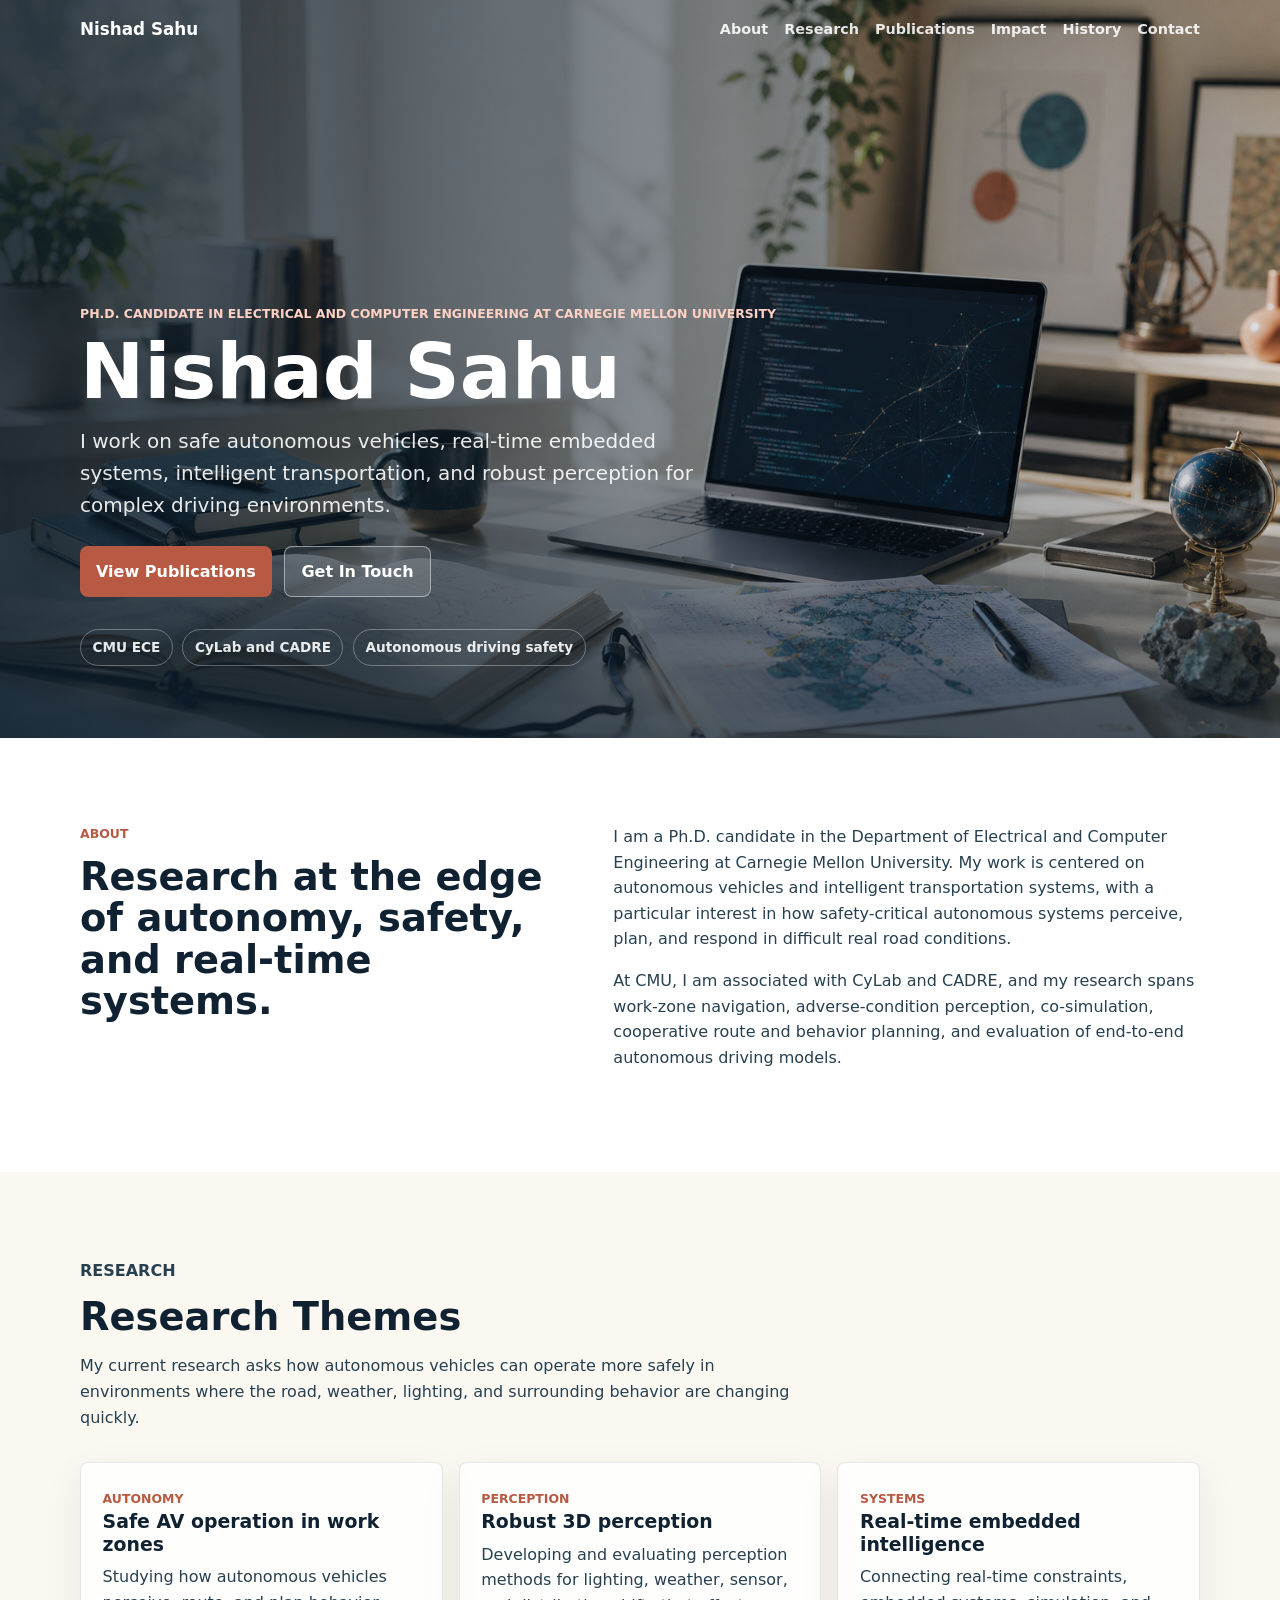
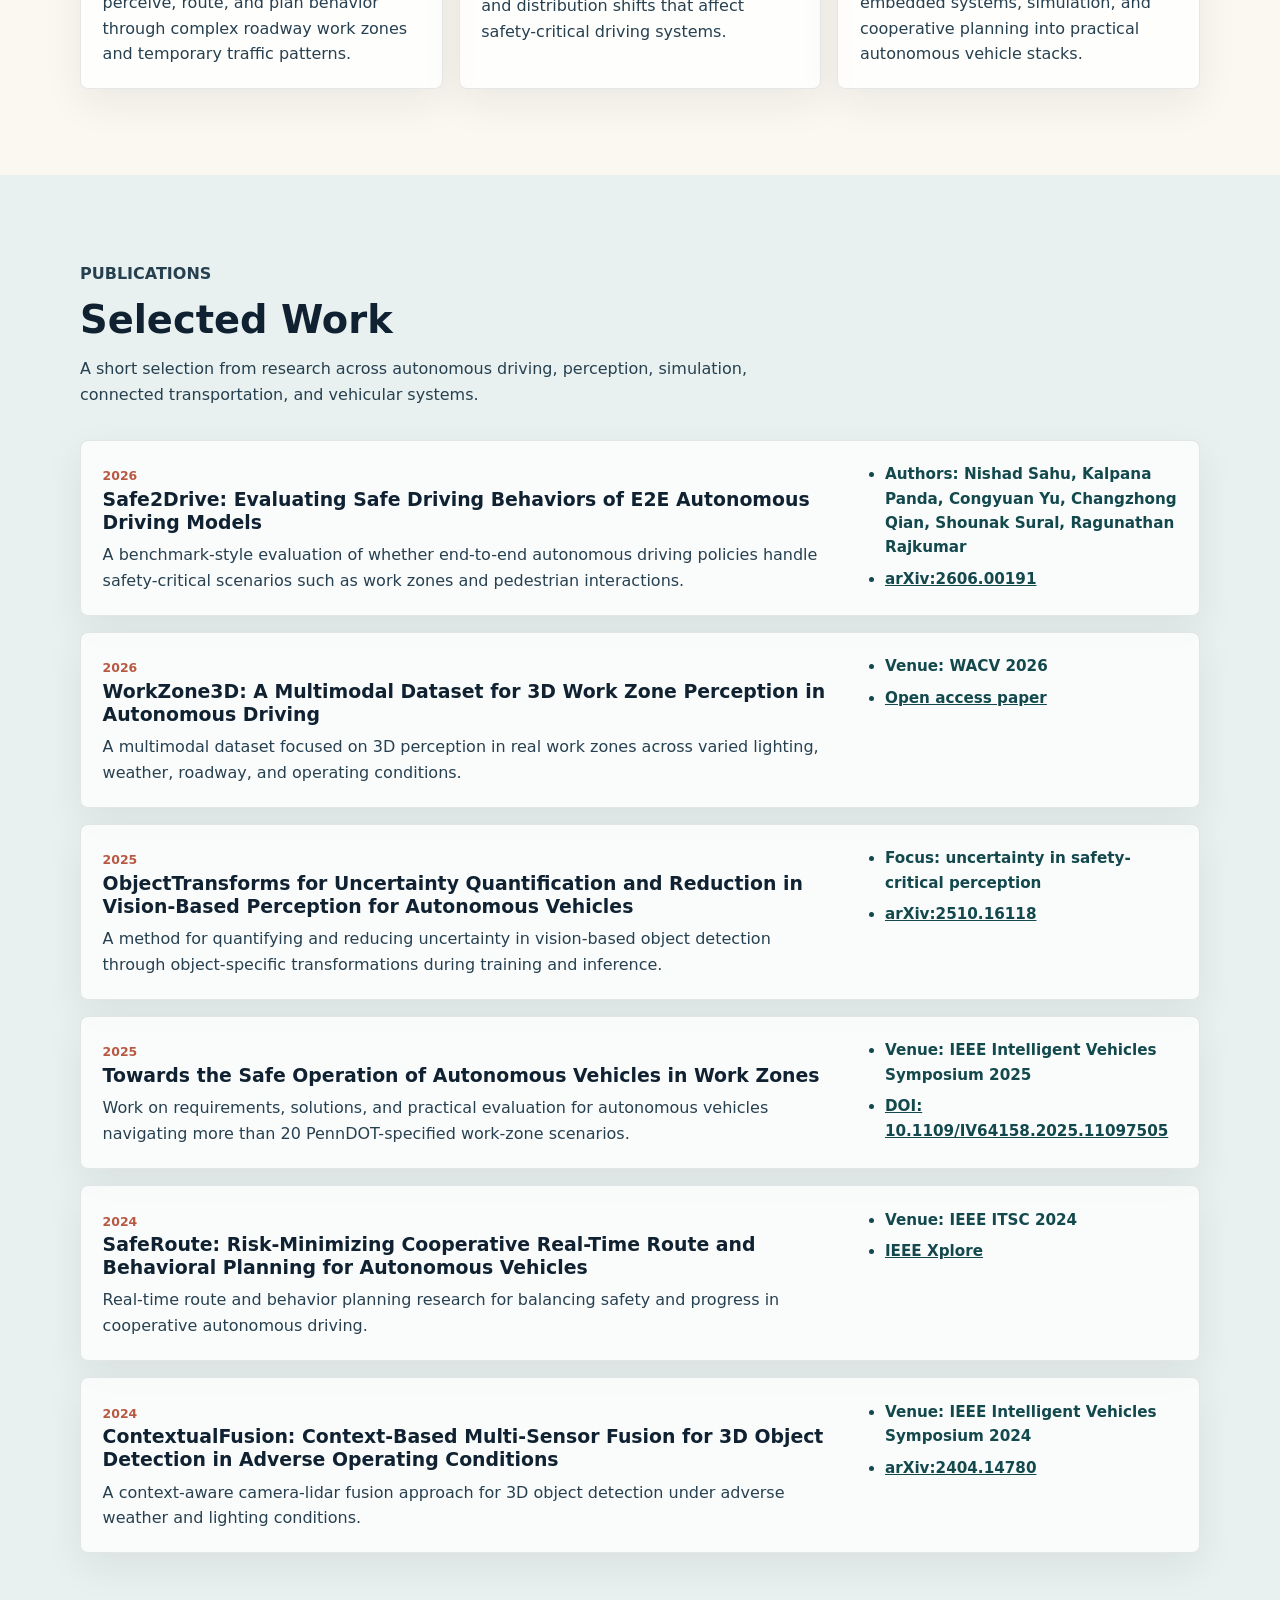
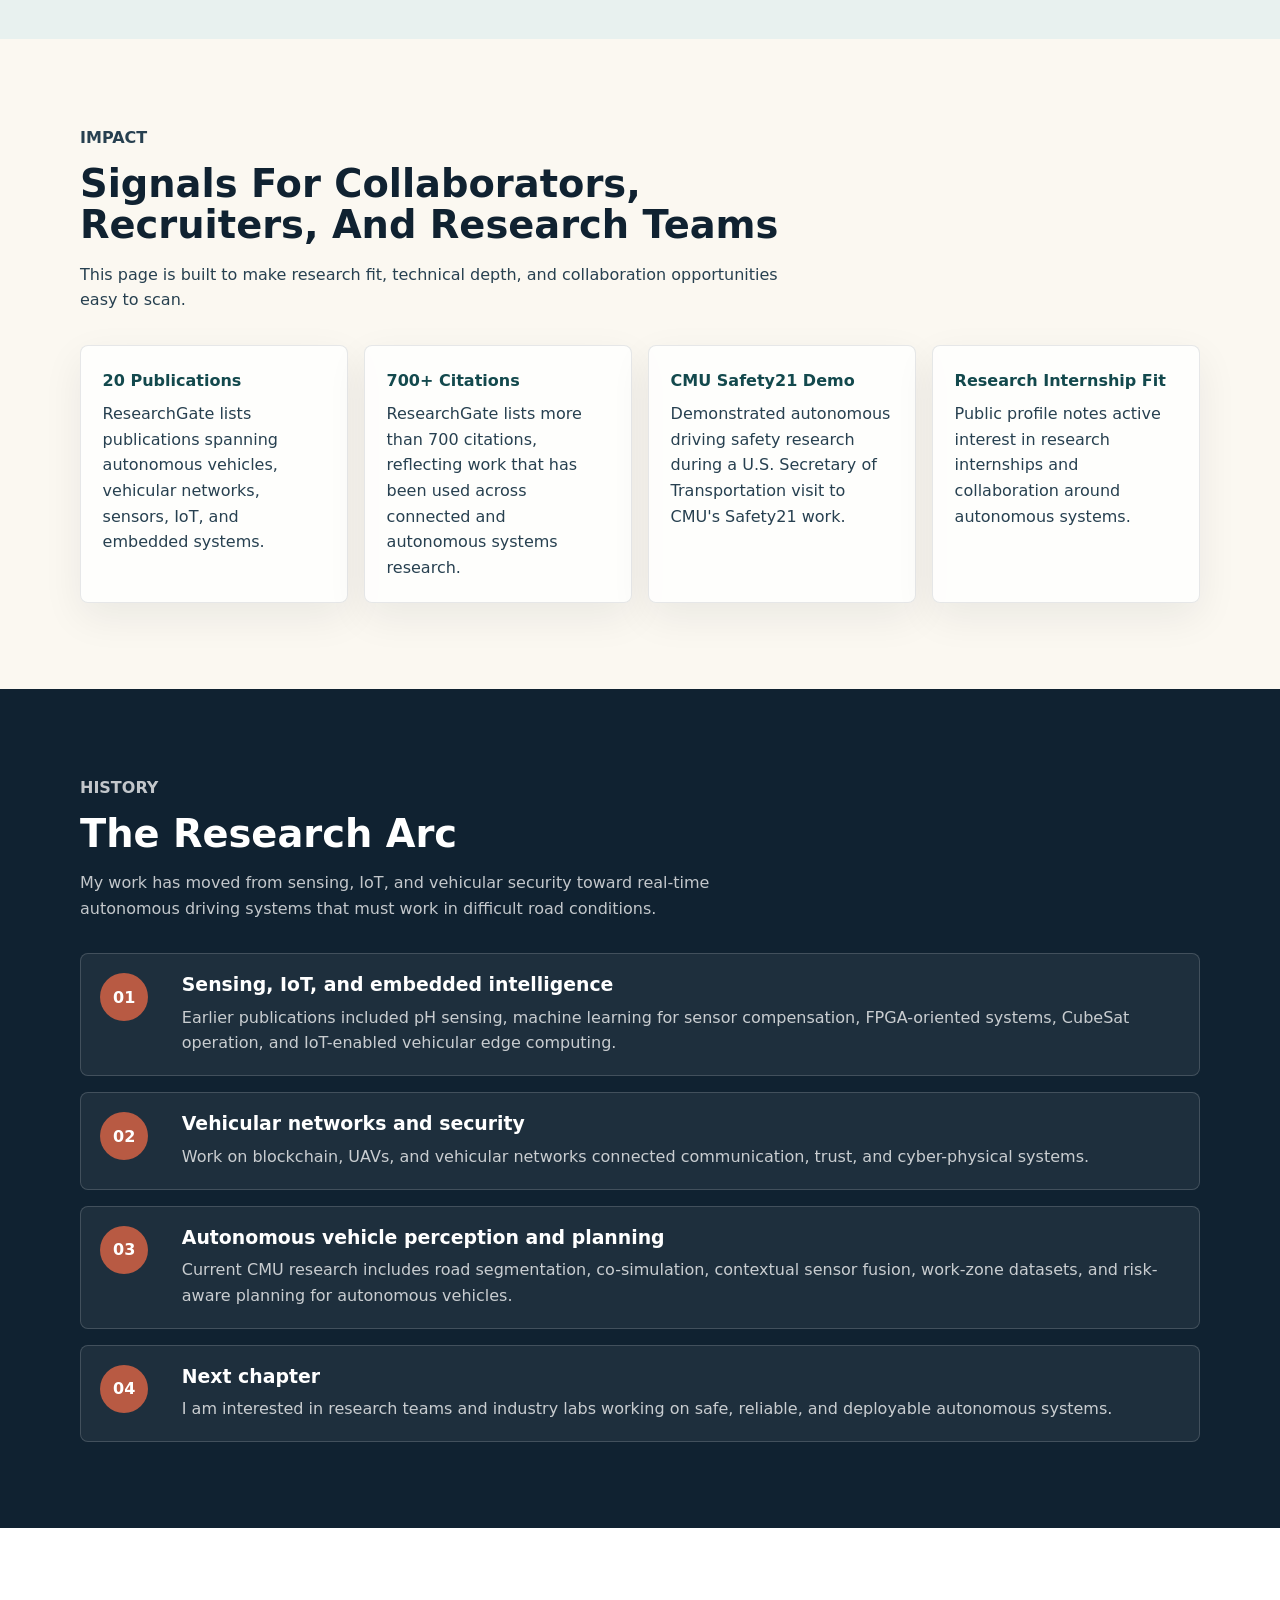
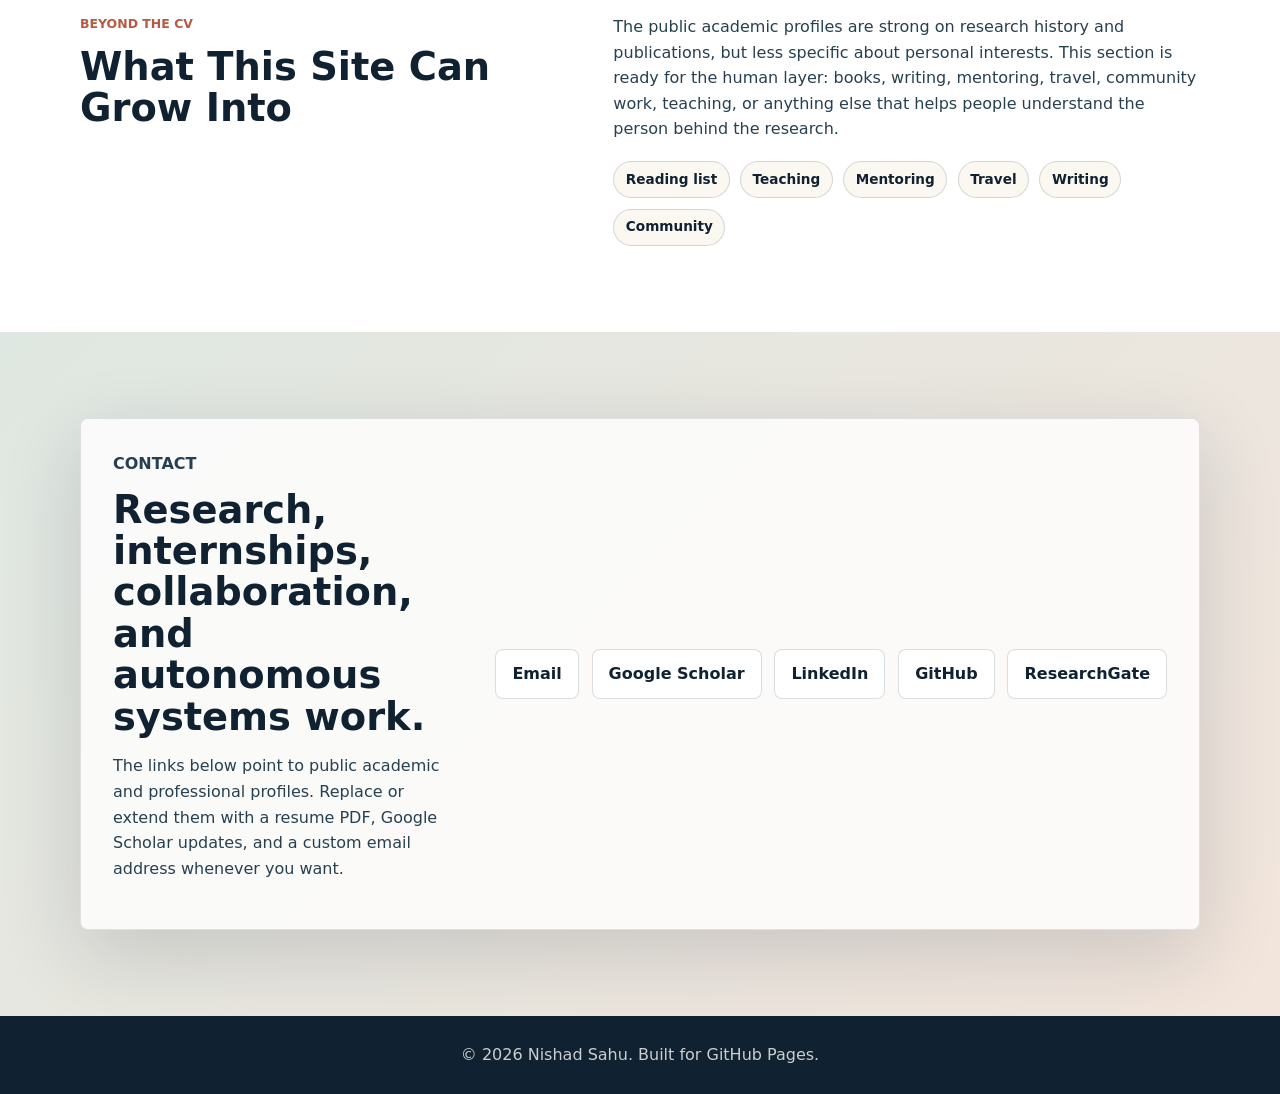
==== index.html @ fd92d7f7 "Build personal research website" ====
<!doctype html>
<html lang="en">
  <head>
    <meta charset="utf-8">
    <meta name="viewport" content="width=device-width, initial-scale=1">
    <title>Nishad Sahu | Autonomous Vehicles Researcher</title>
    <meta
      name="description"
      content="Nishad Sahu is a Ph.D. candidate in Electrical and Computer Engineering at Carnegie Mellon University working on autonomous vehicles, real-time embedded systems, and intelligent transportation."
    >
    <meta property="og:title" content="Nishad Sahu | Autonomous Vehicles Researcher">
    <meta
      property="og:description"
      content="Research, publications, projects, and professional profile for Nishad Sahu."
    >
    <meta property="og:type" content="website">
    <meta property="og:image" content="assets/hero-portfolio.png">
    <link rel="stylesheet" href="styles.css">
  </head>
  <body>
    <a class="skip-link" href="#main">Skip to content</a>

    <header class="site-header" data-header>
      <nav class="nav" aria-label="Primary navigation">
        <a class="brand" href="#top" aria-label="Nishad Sahu home">Nishad Sahu</a>
        <button class="nav-toggle" type="button" aria-expanded="false" aria-controls="site-menu">
          <span class="nav-toggle-bar"></span>
          <span class="nav-toggle-bar"></span>
          <span class="nav-toggle-bar"></span>
          <span class="visually-hidden">Menu</span>
        </button>
        <div class="nav-links" id="site-menu">
          <a href="#about">About</a>
          <a href="#research">Research</a>
          <a href="#publications">Publications</a>
          <a href="#impact">Impact</a>
          <a href="#history">History</a>
          <a href="#contact">Contact</a>
        </div>
      </nav>
    </header>

    <main id="main">
      <section class="hero" id="top" aria-label="Introduction">
        <div class="hero-content">
          <p class="eyebrow">Ph.D. Candidate in Electrical and Computer Engineering at Carnegie Mellon University</p>
          <h1>Nishad Sahu</h1>
          <p class="hero-lede">
            I work on safe autonomous vehicles, real-time embedded systems,
            intelligent transportation, and robust perception for complex
            driving environments.
          </p>
          <div class="hero-actions" aria-label="Primary actions">
            <a class="button button-primary" href="#publications">View Publications</a>
            <a class="button button-secondary" href="#contact">Get In Touch</a>
          </div>
          <div class="hero-notes" aria-label="Site highlights">
            <span>CMU ECE</span>
            <span>CyLab and CADRE</span>
            <span>Autonomous driving safety</span>
          </div>
        </div>
      </section>

      <section class="section section-light" id="about">
        <div class="section-inner two-column">
          <div>
            <p class="section-kicker">About</p>
            <h2>Research at the edge of autonomy, safety, and real-time systems.</h2>
          </div>
          <div class="body-copy">
            <p>
              I am a Ph.D. candidate in the Department of Electrical and
              Computer Engineering at Carnegie Mellon University. My work is
              centered on autonomous vehicles and intelligent transportation
              systems, with a particular interest in how safety-critical
              autonomous systems perceive, plan, and respond in difficult real
              road conditions.
            </p>
            <p>
              At CMU, I am associated with CyLab and CADRE, and my research
              spans work-zone navigation, adverse-condition perception,
              co-simulation, cooperative route and behavior planning, and
              evaluation of end-to-end autonomous driving models.
            </p>
          </div>
        </div>
      </section>

      <section class="section" id="research">
        <div class="section-inner">
          <div class="section-heading">
            <p class="section-kicker">Research</p>
            <h2>Research Themes</h2>
            <p>
              My current research asks how autonomous vehicles can operate more
              safely in environments where the road, weather, lighting, and
              surrounding behavior are changing quickly.
            </p>
          </div>

          <div class="feature-grid">
            <article class="feature-card">
              <span class="card-label">Autonomy</span>
              <h3>Safe AV operation in work zones</h3>
              <p>
                Studying how autonomous vehicles perceive, route, and plan
                behavior through complex roadway work zones and temporary
                traffic patterns.
              </p>
            </article>
            <article class="feature-card">
              <span class="card-label">Perception</span>
              <h3>Robust 3D perception</h3>
              <p>
                Developing and evaluating perception methods for lighting,
                weather, sensor, and distribution shifts that affect
                safety-critical driving systems.
              </p>
            </article>
            <article class="feature-card">
              <span class="card-label">Systems</span>
              <h3>Real-time embedded intelligence</h3>
              <p>
                Connecting real-time constraints, embedded systems, simulation,
                and cooperative planning into practical autonomous vehicle
                stacks.
              </p>
            </article>
          </div>
        </div>
      </section>

      <section class="section section-muted" id="publications">
        <div class="section-inner">
          <div class="section-heading">
            <p class="section-kicker">Publications</p>
            <h2>Selected Work</h2>
            <p>
              A short selection from research across autonomous driving,
              perception, simulation, connected transportation, and vehicular
              systems.
            </p>
          </div>

          <div class="project-list">
            <article class="project-card">
              <div>
                <span class="card-label">2026</span>
                <h3>Safe2Drive: Evaluating Safe Driving Behaviors of E2E Autonomous Driving Models</h3>
                <p>
                  A benchmark-style evaluation of whether end-to-end autonomous
                  driving policies handle safety-critical scenarios such as work
                  zones and pedestrian interactions.
                </p>
              </div>
              <ul class="detail-list">
                <li>Authors: Nishad Sahu, Kalpana Panda, Congyuan Yu, Changzhong Qian, Shounak Sural, Ragunathan Rajkumar</li>
                <li><a href="https://arxiv.org/abs/2606.00191" target="_blank" rel="noopener">arXiv:2606.00191</a></li>
              </ul>
            </article>

            <article class="project-card">
              <div>
                <span class="card-label">2026</span>
                <h3>WorkZone3D: A Multimodal Dataset for 3D Work Zone Perception in Autonomous Driving</h3>
                <p>
                  A multimodal dataset focused on 3D perception in real work
                  zones across varied lighting, weather, roadway, and operating
                  conditions.
                </p>
              </div>
              <ul class="detail-list">
                <li>Venue: WACV 2026</li>
                <li><a href="https://openaccess.thecvf.com/content/WACV2026/html/Sural_WorkZone3D_A_Multimodal_Dataset_for_3D_Work_Zone_Perception_in_WACV_2026_paper.html" target="_blank" rel="noopener">Open access paper</a></li>
              </ul>
            </article>

            <article class="project-card">
              <div>
                <span class="card-label">2025</span>
                <h3>ObjectTransforms for Uncertainty Quantification and Reduction in Vision-Based Perception for Autonomous Vehicles</h3>
                <p>
                  A method for quantifying and reducing uncertainty in
                  vision-based object detection through object-specific
                  transformations during training and inference.
                </p>
              </div>
              <ul class="detail-list">
                <li>Focus: uncertainty in safety-critical perception</li>
                <li><a href="https://arxiv.org/abs/2510.16118" target="_blank" rel="noopener">arXiv:2510.16118</a></li>
              </ul>
            </article>

            <article class="project-card">
              <div>
                <span class="card-label">2025</span>
                <h3>Towards the Safe Operation of Autonomous Vehicles in Work Zones</h3>
                <p>
                  Work on requirements, solutions, and practical evaluation for
                  autonomous vehicles navigating more than 20 PennDOT-specified
                  work-zone scenarios.
                </p>
              </div>
              <ul class="detail-list">
                <li>Venue: IEEE Intelligent Vehicles Symposium 2025</li>
                <li><a href="https://doi.org/10.1109/IV64158.2025.11097505" target="_blank" rel="noopener">DOI: 10.1109/IV64158.2025.11097505</a></li>
              </ul>
            </article>

            <article class="project-card">
              <div>
                <span class="card-label">2024</span>
                <h3>SafeRoute: Risk-Minimizing Cooperative Real-Time Route and Behavioral Planning for Autonomous Vehicles</h3>
                <p>
                  Real-time route and behavior planning research for balancing
                  safety and progress in cooperative autonomous driving.
                </p>
              </div>
              <ul class="detail-list">
                <li>Venue: IEEE ITSC 2024</li>
                <li><a href="https://ieeexplore.ieee.org/document/10919756/" target="_blank" rel="noopener">IEEE Xplore</a></li>
              </ul>
            </article>

            <article class="project-card">
              <div>
                <span class="card-label">2024</span>
                <h3>ContextualFusion: Context-Based Multi-Sensor Fusion for 3D Object Detection in Adverse Operating Conditions</h3>
                <p>
                  A context-aware camera-lidar fusion approach for 3D object
                  detection under adverse weather and lighting conditions.
                </p>
              </div>
              <ul class="detail-list">
                <li>Venue: IEEE Intelligent Vehicles Symposium 2024</li>
                <li><a href="https://arxiv.org/abs/2404.14780" target="_blank" rel="noopener">arXiv:2404.14780</a></li>
              </ul>
            </article>
          </div>
        </div>
      </section>

      <section class="section" id="impact">
        <div class="section-inner">
          <div class="section-heading">
            <p class="section-kicker">Impact</p>
            <h2>Signals For Collaborators, Recruiters, And Research Teams</h2>
            <p>
              This page is built to make research fit, technical depth, and
              collaboration opportunities easy to scan.
            </p>
          </div>

          <div class="achievement-grid">
            <article class="achievement-card">
              <strong>20 Publications</strong>
              <p>ResearchGate lists publications spanning autonomous vehicles, vehicular networks, sensors, IoT, and embedded systems.</p>
            </article>
            <article class="achievement-card">
              <strong>700+ Citations</strong>
              <p>ResearchGate lists more than 700 citations, reflecting work that has been used across connected and autonomous systems research.</p>
            </article>
            <article class="achievement-card">
              <strong>CMU Safety21 Demo</strong>
              <p>Demonstrated autonomous driving safety research during a U.S. Secretary of Transportation visit to CMU's Safety21 work.</p>
            </article>
            <article class="achievement-card">
              <strong>Research Internship Fit</strong>
              <p>Public profile notes active interest in research internships and collaboration around autonomous systems.</p>
            </article>
          </div>
        </div>
      </section>

      <section class="section section-ink" id="history">
        <div class="section-inner">
          <div class="section-heading section-heading-contrast">
            <p class="section-kicker">History</p>
            <h2>The Research Arc</h2>
            <p>
              My work has moved from sensing, IoT, and vehicular security toward
              real-time autonomous driving systems that must work in difficult
              road conditions.
            </p>
          </div>

          <ol class="timeline">
            <li>
              <span class="timeline-step">01</span>
              <div>
                <h3>Sensing, IoT, and embedded intelligence</h3>
                <p>
                  Earlier publications included pH sensing, machine learning for
                  sensor compensation, FPGA-oriented systems, CubeSat operation,
                  and IoT-enabled vehicular edge computing.
                </p>
              </div>
            </li>
            <li>
              <span class="timeline-step">02</span>
              <div>
                <h3>Vehicular networks and security</h3>
                <p>
                  Work on blockchain, UAVs, and vehicular networks connected
                  communication, trust, and cyber-physical systems.
                </p>
              </div>
            </li>
            <li>
              <span class="timeline-step">03</span>
              <div>
                <h3>Autonomous vehicle perception and planning</h3>
                <p>
                  Current CMU research includes road segmentation, co-simulation,
                  contextual sensor fusion, work-zone datasets, and risk-aware
                  planning for autonomous vehicles.
                </p>
              </div>
            </li>
            <li>
              <span class="timeline-step">04</span>
              <div>
                <h3>Next chapter</h3>
                <p>
                  I am interested in research teams and industry labs working on
                  safe, reliable, and deployable autonomous systems.
                </p>
              </div>
            </li>
          </ol>
        </div>
      </section>

      <section class="section section-light" id="interests">
        <div class="section-inner two-column">
          <div>
            <p class="section-kicker">Beyond The CV</p>
            <h2>What This Site Can Grow Into</h2>
          </div>
          <div class="body-copy">
            <p>
              The public academic profiles are strong on research history and
              publications, but less specific about personal interests. This
              section is ready for the human layer: books, writing, mentoring,
              travel, community work, teaching, or anything else that helps
              people understand the person behind the research.
            </p>
            <div class="interest-tags" aria-label="Personal section placeholders">
              <span>Reading list</span>
              <span>Teaching</span>
              <span>Mentoring</span>
              <span>Travel</span>
              <span>Writing</span>
              <span>Community</span>
            </div>
          </div>
        </div>
      </section>

      <section class="section contact-section" id="contact">
        <div class="section-inner contact-panel">
          <div>
            <p class="section-kicker">Contact</p>
            <h2>Research, internships, collaboration, and autonomous systems work.</h2>
            <p>
              The links below point to public academic and professional profiles.
              Replace or extend them with a resume PDF, Google Scholar updates,
              and a custom email address whenever you want.
            </p>
          </div>
          <div class="contact-links" aria-label="Contact links">
            <a href="mailto:nsahu@andrew.cmu.edu">Email</a>
            <a href="https://scholar.google.com/citations?hl=en&user=r9X_uxkAAAAJ" target="_blank" rel="noopener">Google Scholar</a>
            <a href="https://www.linkedin.com/in/nishadsahu" target="_blank" rel="noopener">LinkedIn</a>
            <a href="https://github.com/Nishad-Sahu" target="_blank" rel="noopener">GitHub</a>
            <a href="https://www.researchgate.net/profile/Nishad-Sahu" target="_blank" rel="noopener">ResearchGate</a>
          </div>
        </div>
      </section>
    </main>

    <footer class="site-footer">
      <p>&copy; <span id="year"></span> Nishad Sahu. Built for GitHub Pages.</p>
    </footer>

    <script src="script.js"></script>
  </body>
</html>
---- styles.css ----
:root {
  --ink: #102231;
  --ink-soft: #274050;
  --paper: #fbf8f1;
  --paper-deep: #efe8dc;
  --mist: #e8f1ef;
  --teal: #1d6f73;
  --teal-dark: #13494d;
  --coral: #b85a43;
  --olive: #66743e;
  --white: #ffffff;
  --shadow: 0 24px 80px rgba(16, 34, 49, 0.16);
  --max-width: 1120px;
}

* {
  box-sizing: border-box;
}

html {
  scroll-behavior: smooth;
}

body {
  margin: 0;
  color: var(--ink);
  background: var(--paper);
  font-family: Inter, ui-sans-serif, system-ui, -apple-system, BlinkMacSystemFont, "Segoe UI", sans-serif;
  line-height: 1.6;
}

img {
  display: block;
  max-width: 100%;
}

a {
  color: inherit;
}

.skip-link {
  position: fixed;
  top: 12px;
  left: 12px;
  z-index: 100;
  transform: translateY(-160%);
  border-radius: 6px;
  background: var(--ink);
  color: var(--white);
  padding: 0.7rem 0.9rem;
  text-decoration: none;
}

.skip-link:focus {
  transform: translateY(0);
}

.visually-hidden {
  position: absolute;
  width: 1px;
  height: 1px;
  padding: 0;
  margin: -1px;
  overflow: hidden;
  clip: rect(0, 0, 0, 0);
  white-space: nowrap;
  border: 0;
}

.site-header {
  position: fixed;
  top: 0;
  right: 0;
  left: 0;
  z-index: 20;
  padding: 16px 22px;
  transition: background-color 180ms ease, box-shadow 180ms ease, padding 180ms ease;
}

.site-header.is-scrolled {
  background: rgba(251, 248, 241, 0.94);
  box-shadow: 0 12px 40px rgba(16, 34, 49, 0.1);
  backdrop-filter: blur(14px);
}

.nav {
  display: flex;
  align-items: center;
  justify-content: space-between;
  max-width: var(--max-width);
  margin: 0 auto;
}

.brand {
  color: var(--white);
  font-size: 1.05rem;
  font-weight: 800;
  text-decoration: none;
}

.site-header.is-scrolled .brand {
  color: var(--ink);
}

.nav-links {
  display: flex;
  align-items: center;
  gap: 1rem;
}

.nav-links a {
  color: rgba(255, 255, 255, 0.88);
  font-size: 0.9rem;
  font-weight: 700;
  text-decoration: none;
}

.site-header.is-scrolled .nav-links a {
  color: var(--ink-soft);
}

.nav-links a:hover,
.nav-links a:focus-visible {
  color: var(--coral);
}

.nav-toggle {
  display: none;
  width: 42px;
  height: 42px;
  place-items: center;
  border: 1px solid rgba(255, 255, 255, 0.4);
  border-radius: 8px;
  background: rgba(255, 255, 255, 0.12);
  cursor: pointer;
}

.site-header.is-scrolled .nav-toggle {
  border-color: rgba(16, 34, 49, 0.2);
  background: rgba(255, 255, 255, 0.7);
}

.nav-toggle-bar {
  display: block;
  width: 18px;
  height: 2px;
  margin: 3px 0;
  border-radius: 999px;
  background: var(--white);
}

.site-header.is-scrolled .nav-toggle-bar {
  background: var(--ink);
}

.hero {
  position: relative;
  display: flex;
  min-height: 82vh;
  align-items: flex-end;
  overflow: hidden;
  padding: 128px 22px 72px;
  background:
    linear-gradient(90deg, rgba(10, 24, 36, 0.84) 0%, rgba(10, 24, 36, 0.56) 42%, rgba(10, 24, 36, 0.12) 100%),
    url("assets/hero-portfolio.png") center / cover no-repeat;
  color: var(--white);
}

.hero::after {
  content: "";
  position: absolute;
  right: 0;
  bottom: 0;
  left: 0;
  height: 34%;
  background: linear-gradient(0deg, rgba(16, 34, 49, 0.54), rgba(16, 34, 49, 0));
  pointer-events: none;
}

.hero-content {
  position: relative;
  z-index: 1;
  width: min(100%, var(--max-width));
  margin: 0 auto;
}

.eyebrow,
.section-kicker,
.card-label {
  margin: 0 0 0.75rem;
  color: var(--coral);
  font-size: 0.78rem;
  font-weight: 800;
  letter-spacing: 0;
  text-transform: uppercase;
}

.hero .eyebrow {
  color: #ffd1c4;
}

h1,
h2,
h3,
p {
  margin-top: 0;
}

h1 {
  max-width: 12ch;
  margin-bottom: 1rem;
  font-size: 4.8rem;
  line-height: 0.95;
}

.hero-lede {
  max-width: 650px;
  margin-bottom: 1.6rem;
  color: rgba(255, 255, 255, 0.9);
  font-size: 1.25rem;
}

.hero-actions,
.contact-links {
  display: flex;
  flex-wrap: wrap;
  gap: 0.8rem;
}

.button,
.contact-links a,
.contact-placeholder {
  display: inline-flex;
  min-height: 44px;
  align-items: center;
  justify-content: center;
  border-radius: 8px;
  padding: 0.72rem 1rem;
  font-weight: 800;
  text-decoration: none;
}

.button-primary {
  background: var(--coral);
  color: var(--white);
}

.button-secondary {
  border: 1px solid rgba(255, 255, 255, 0.45);
  background: rgba(255, 255, 255, 0.13);
  color: var(--white);
}

.button:hover,
.button:focus-visible,
.contact-links a:hover,
.contact-links a:focus-visible {
  transform: translateY(-1px);
}

.hero-notes {
  display: flex;
  flex-wrap: wrap;
  gap: 0.6rem;
  max-width: 760px;
  margin-top: 2rem;
}

.hero-notes span,
.interest-tags span {
  border: 1px solid rgba(255, 255, 255, 0.32);
  border-radius: 999px;
  padding: 0.42rem 0.72rem;
  color: rgba(255, 255, 255, 0.9);
  font-size: 0.85rem;
  font-weight: 700;
}

.section {
  padding: 86px 22px;
  background: var(--paper);
}

.section-light {
  background: var(--white);
}

.section-muted {
  background: var(--mist);
}

.section-ink {
  background: var(--ink);
  color: var(--white);
}

.section-inner {
  width: min(100%, var(--max-width));
  margin: 0 auto;
}

.two-column {
  display: grid;
  grid-template-columns: minmax(0, 0.8fr) minmax(0, 1fr);
  gap: 4rem;
  align-items: start;
}

.section-heading {
  max-width: 720px;
  margin-bottom: 2rem;
}

.section-heading h2,
.two-column h2,
.contact-panel h2 {
  margin-bottom: 1rem;
  font-size: 2.4rem;
  line-height: 1.08;
}

.section-heading p,
.body-copy,
.contact-panel p {
  color: var(--ink-soft);
  font-size: 1rem;
}

.section-heading-contrast p,
.section-ink .section-kicker {
  color: rgba(255, 255, 255, 0.75);
}

.feature-grid,
.achievement-grid {
  display: grid;
  grid-template-columns: repeat(3, minmax(0, 1fr));
  gap: 1rem;
}

.feature-card,
.achievement-card,
.project-card {
  border: 1px solid rgba(16, 34, 49, 0.1);
  border-radius: 8px;
  background: rgba(255, 255, 255, 0.78);
  box-shadow: 0 14px 40px rgba(16, 34, 49, 0.07);
}

.feature-card,
.achievement-card {
  padding: 1.35rem;
}

.feature-card h3,
.project-card h3,
.timeline h3 {
  margin-bottom: 0.55rem;
  font-size: 1.18rem;
  line-height: 1.2;
}

.feature-card p,
.achievement-card p,
.project-card p,
.timeline p {
  margin-bottom: 0;
  color: var(--ink-soft);
}

.project-list {
  display: grid;
  gap: 1rem;
}

.project-card {
  display: grid;
  grid-template-columns: minmax(0, 1fr) minmax(260px, 0.42fr);
  gap: 2rem;
  align-items: start;
  padding: 1.35rem;
}

.detail-list {
  margin: 0;
  padding-left: 1rem;
  color: var(--teal-dark);
  font-size: 0.95rem;
  font-weight: 700;
}

.detail-list li + li {
  margin-top: 0.45rem;
}

.achievement-grid {
  grid-template-columns: repeat(4, minmax(0, 1fr));
}

.achievement-card strong {
  display: block;
  margin-bottom: 0.5rem;
  color: var(--teal-dark);
}

.timeline {
  display: grid;
  gap: 1rem;
  padding: 0;
  margin: 0;
  list-style: none;
}

.timeline li {
  display: grid;
  grid-template-columns: 64px minmax(0, 1fr);
  gap: 1.1rem;
  align-items: start;
  border: 1px solid rgba(255, 255, 255, 0.16);
  border-radius: 8px;
  padding: 1.2rem;
  background: rgba(255, 255, 255, 0.06);
}

.timeline-step {
  display: inline-flex;
  width: 48px;
  height: 48px;
  align-items: center;
  justify-content: center;
  border-radius: 50%;
  background: var(--coral);
  color: var(--white);
  font-weight: 900;
}

.section-ink .timeline p {
  color: rgba(255, 255, 255, 0.76);
}

.interest-tags {
  display: flex;
  flex-wrap: wrap;
  gap: 0.65rem;
  margin-top: 1.2rem;
}

.interest-tags span {
  border-color: rgba(16, 34, 49, 0.16);
  color: var(--ink);
  background: var(--paper);
}

.contact-section {
  background:
    linear-gradient(135deg, rgba(29, 111, 115, 0.12), rgba(184, 90, 67, 0.12)),
    var(--paper);
}

.contact-panel {
  display: grid;
  grid-template-columns: minmax(0, 1fr) auto;
  gap: 2rem;
  align-items: center;
  border: 1px solid rgba(16, 34, 49, 0.12);
  border-radius: 8px;
  padding: 2rem;
  background: rgba(255, 255, 255, 0.8);
  box-shadow: var(--shadow);
}

.contact-links {
  justify-content: flex-end;
}

.contact-links a,
.contact-placeholder {
  border: 1px solid rgba(16, 34, 49, 0.15);
  background: var(--white);
  color: var(--ink);
}

.contact-placeholder {
  opacity: 0.55;
}

.site-footer {
  padding: 26px 22px;
  background: var(--ink);
  color: rgba(255, 255, 255, 0.78);
  text-align: center;
}

.site-footer p {
  margin: 0;
}

@media (max-width: 860px) {
  .site-header {
    padding: 12px 16px;
  }

  .nav-toggle {
    display: grid;
  }

  .nav-links {
    position: absolute;
    top: calc(100% + 8px);
    right: 16px;
    left: 16px;
    display: none;
    flex-direction: column;
    align-items: stretch;
    gap: 0;
    border: 1px solid rgba(16, 34, 49, 0.12);
    border-radius: 8px;
    background: rgba(251, 248, 241, 0.98);
    box-shadow: var(--shadow);
  }

  .nav-links.is-open {
    display: flex;
  }

  .nav-links a {
    color: var(--ink);
    padding: 0.88rem 1rem;
  }

  .brand {
    color: var(--white);
  }

  .hero {
    min-height: 84vh;
    padding: 108px 18px 54px;
    background:
      linear-gradient(90deg, rgba(10, 24, 36, 0.9) 0%, rgba(10, 24, 36, 0.62) 100%),
      url("assets/hero-portfolio.png") center / cover no-repeat;
  }

  h1 {
    font-size: 3.6rem;
  }

  .hero-lede {
    font-size: 1.08rem;
  }

  .section {
    padding: 64px 18px;
  }

  .two-column,
  .project-card,
  .contact-panel {
    grid-template-columns: 1fr;
  }

  .feature-grid,
  .achievement-grid {
    grid-template-columns: 1fr 1fr;
  }

  .contact-links {
    justify-content: flex-start;
  }
}

@media (max-width: 560px) {
  .hero {
    min-height: 88vh;
  }

  h1 {
    font-size: 3rem;
  }

  .section-heading h2,
  .two-column h2,
  .contact-panel h2 {
    font-size: 1.95rem;
  }

  .feature-grid,
  .achievement-grid {
    grid-template-columns: 1fr;
  }

  .timeline li {
    grid-template-columns: 1fr;
  }

  .contact-panel {
    padding: 1.25rem;
  }

  .button,
  .contact-links a,
  .contact-placeholder {
    width: 100%;
  }
}
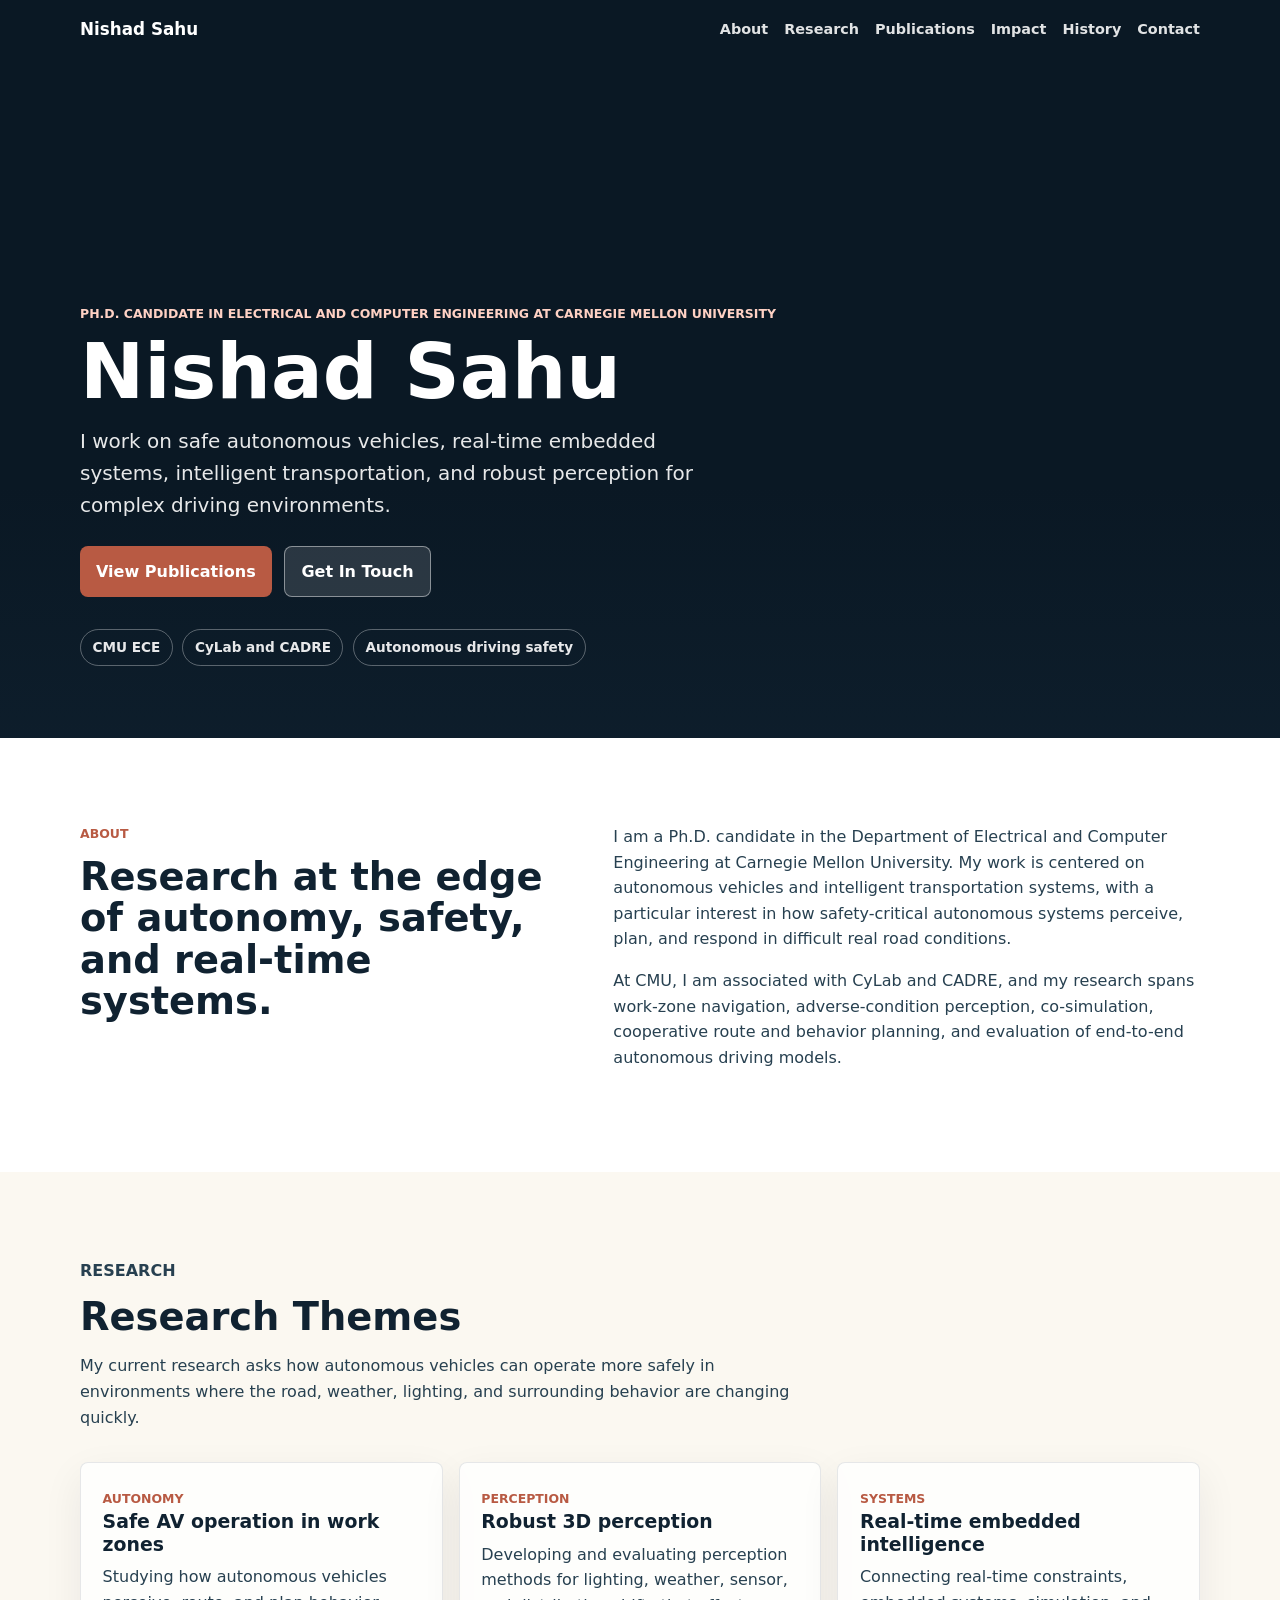
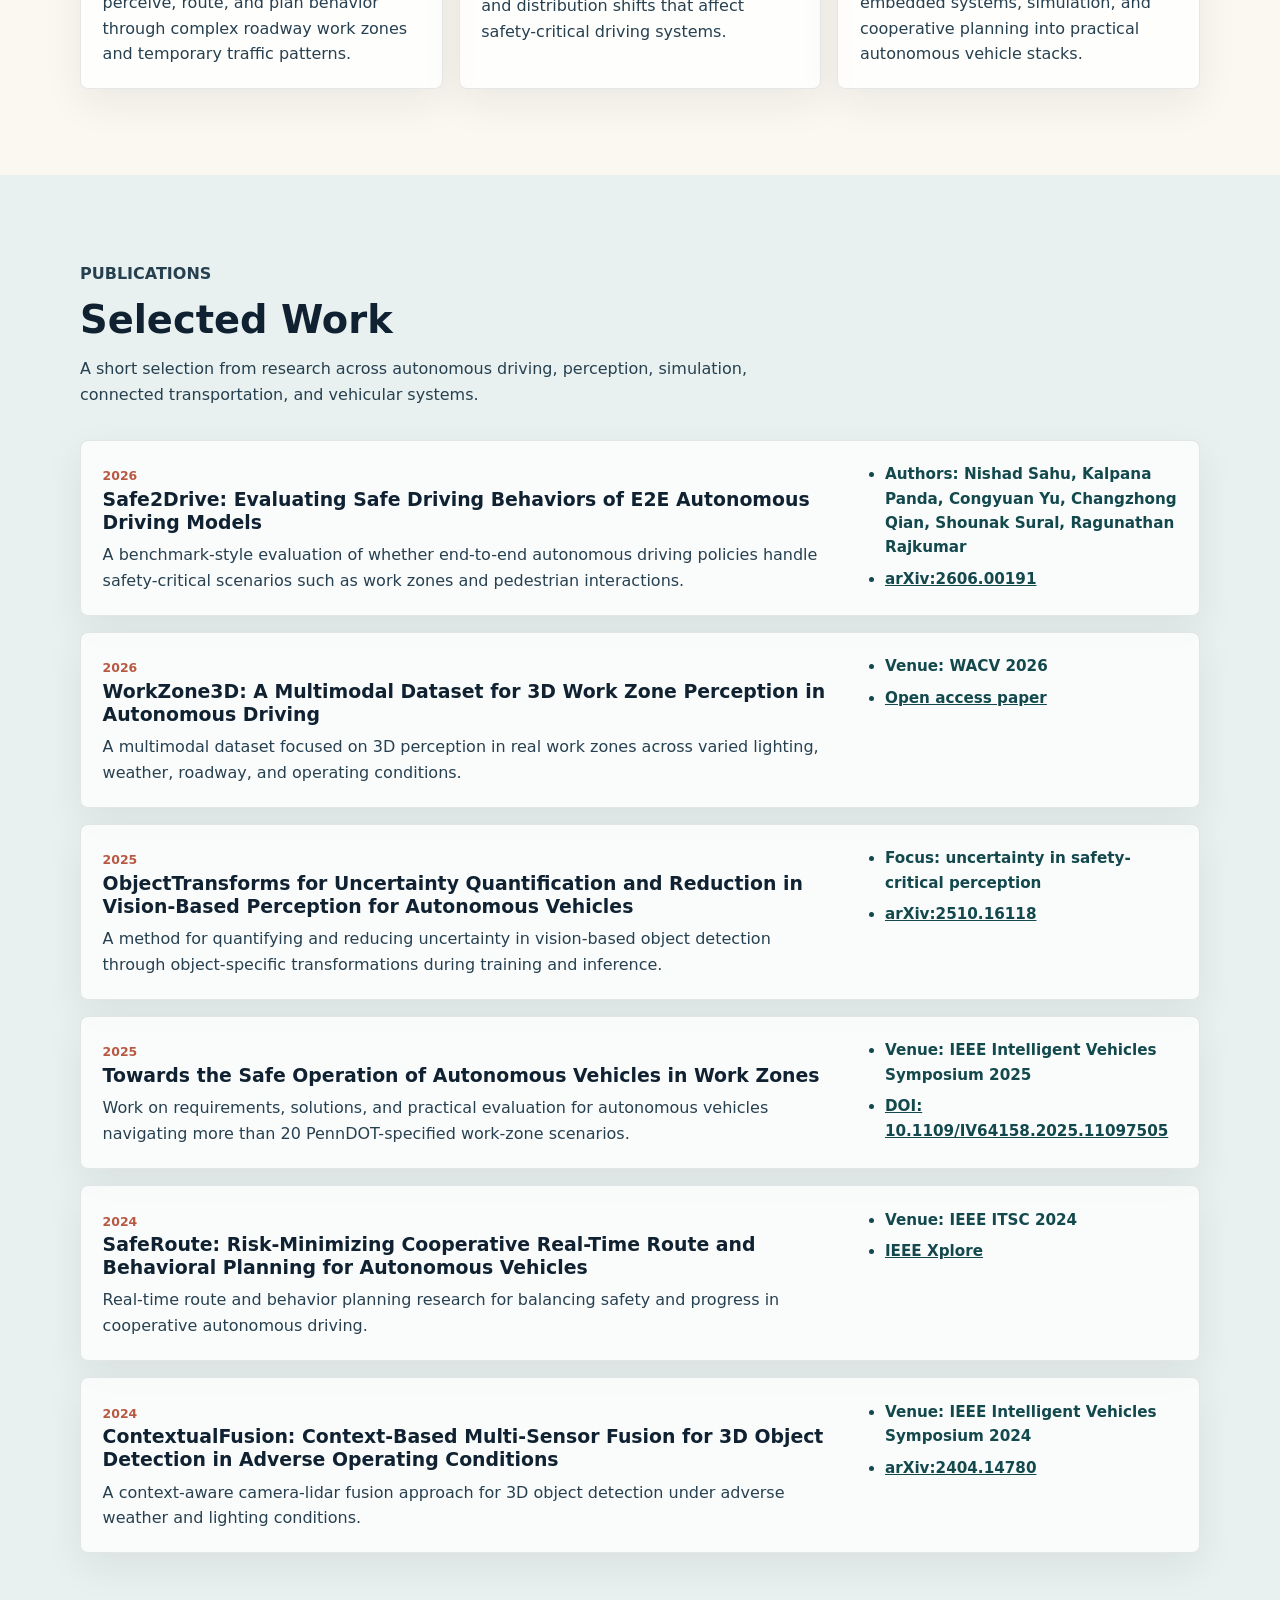
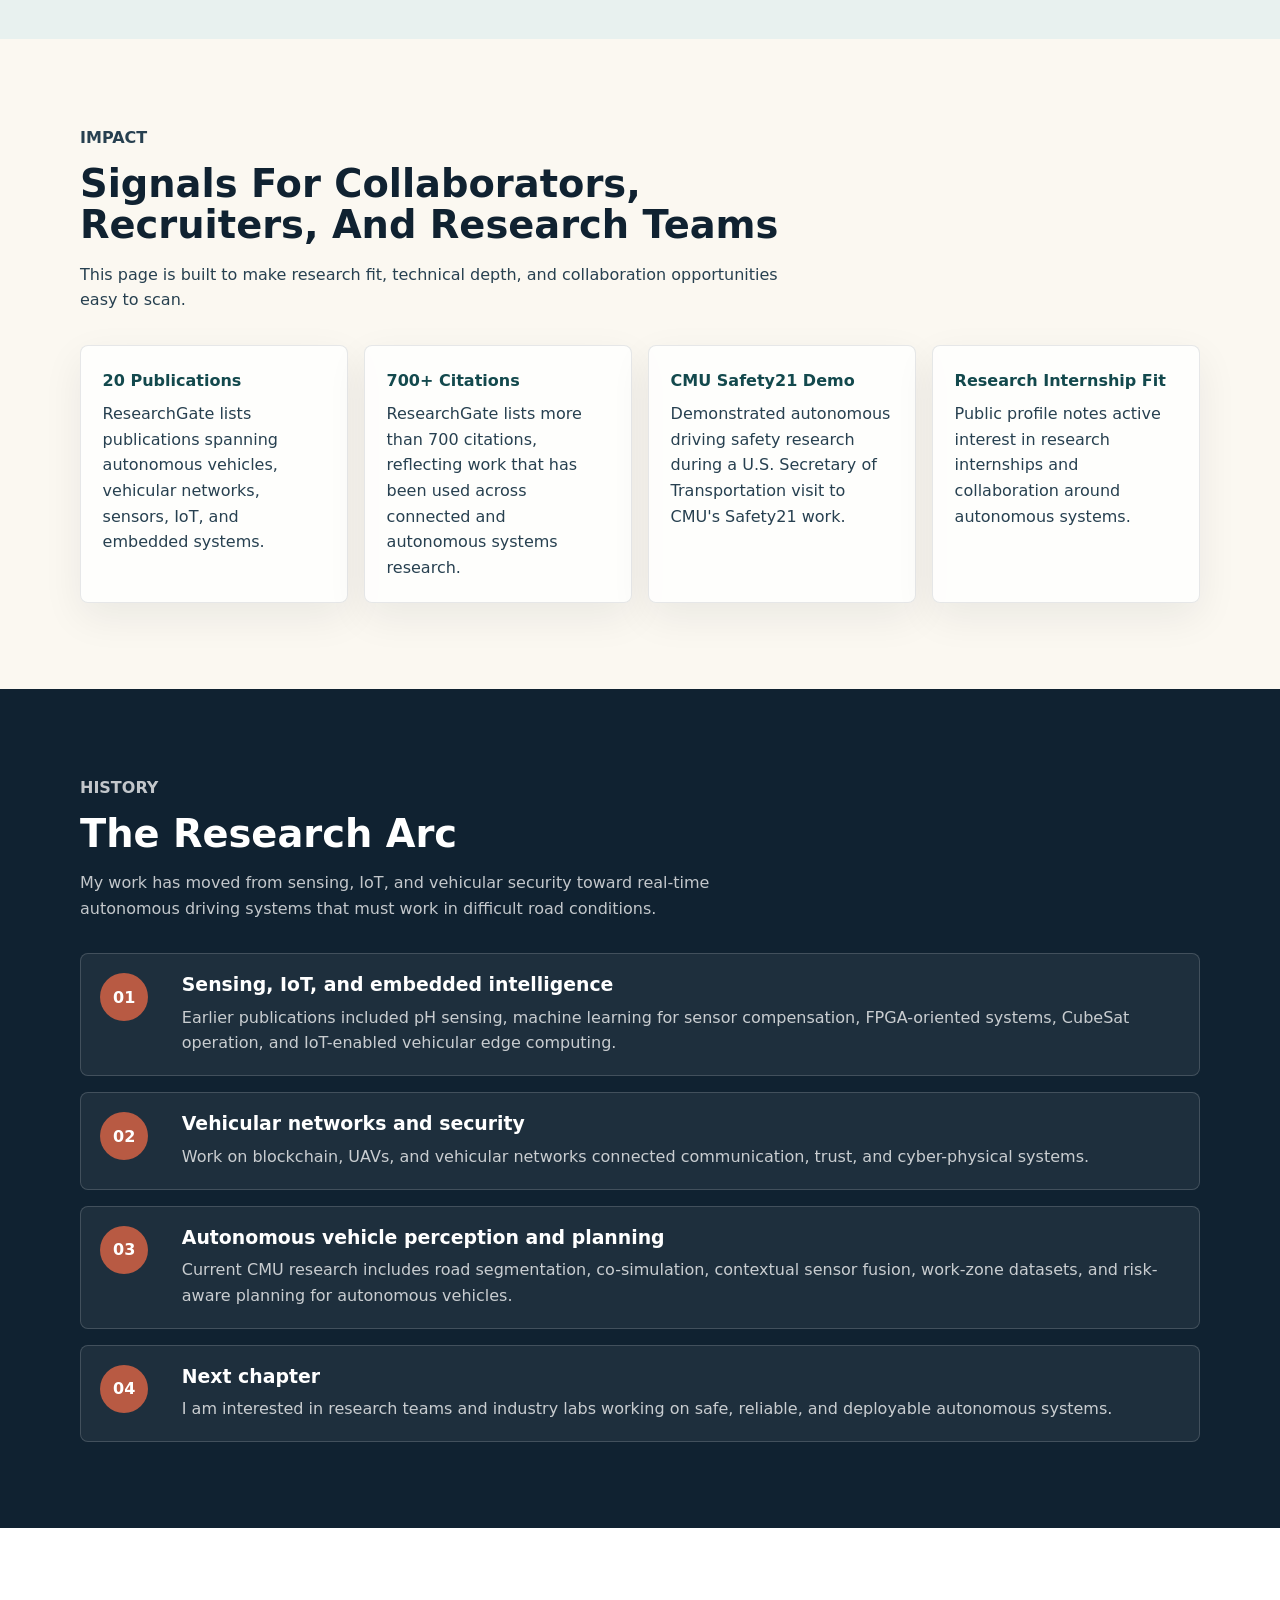
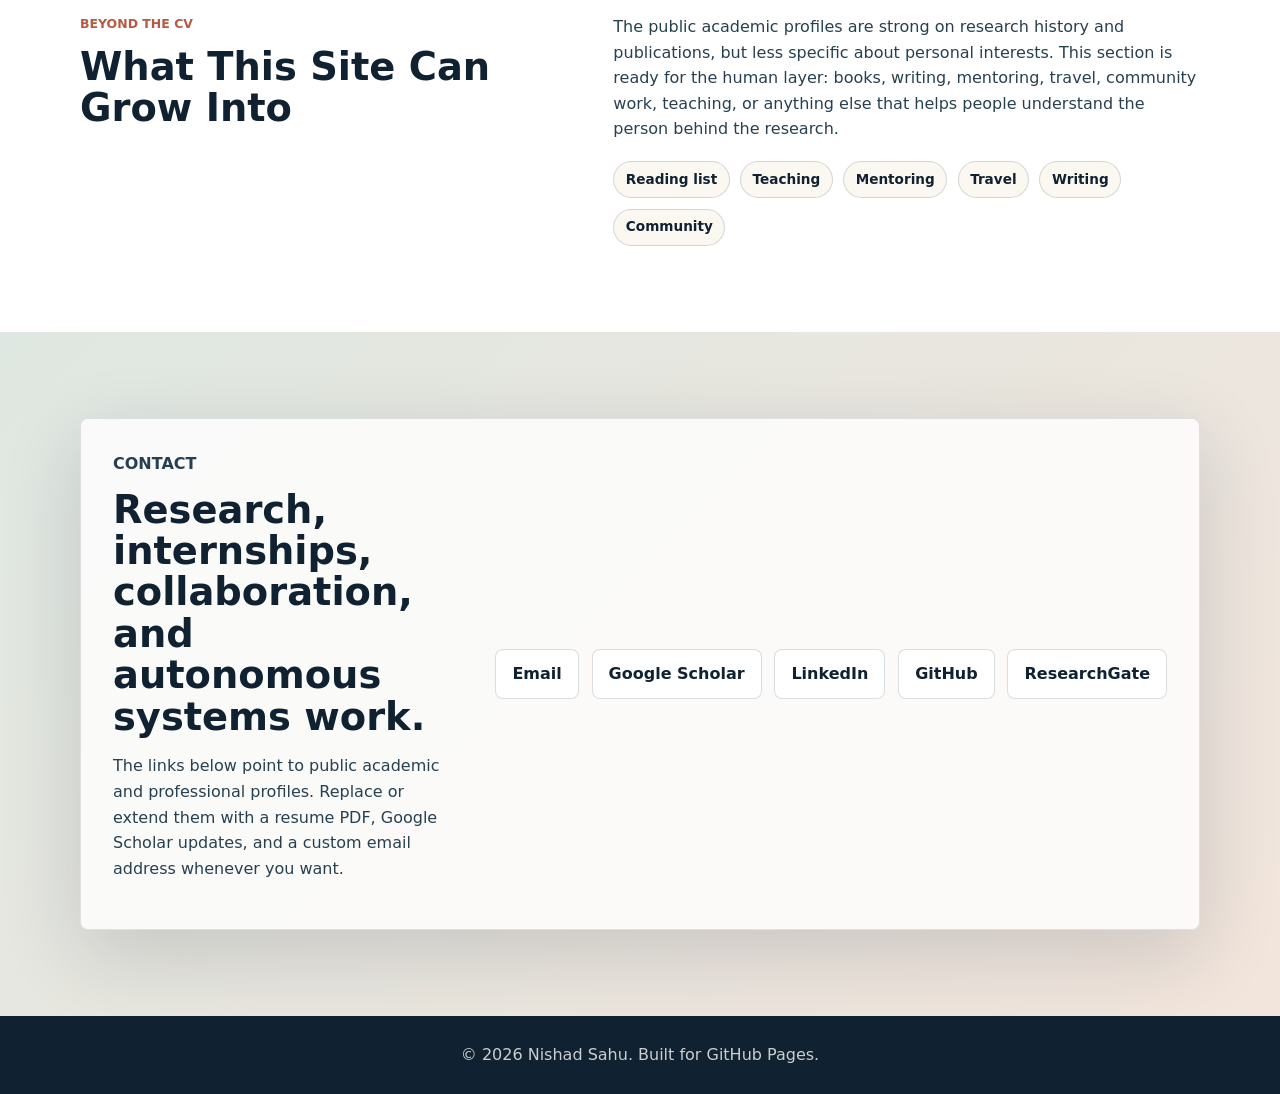
==== commit 16bf19c5: "Add rotating research photo background" ====
--- a/index.html
+++ b/index.html
@@ -14,7 +14,7 @@
       content="Research, publications, projects, and professional profile for Nishad Sahu."
     >
     <meta property="og:type" content="website">
-    <meta property="og:image" content="assets/hero-portfolio.png">
+    <meta property="og:image" content="https://nishad-sahu.github.io/assets/cmu-av-poster-demo.jpg">
     <link rel="stylesheet" href="styles.css">
   </head>
   <body>
@@ -42,6 +42,11 @@
 
     <main id="main">
       <section class="hero" id="top" aria-label="Introduction">
+        <div class="hero-media" aria-hidden="true">
+          <span class="hero-slide hero-slide-one"></span>
+          <span class="hero-slide hero-slide-two"></span>
+          <span class="hero-slide hero-slide-three"></span>
+        </div>
         <div class="hero-content">
           <p class="eyebrow">Ph.D. Candidate in Electrical and Computer Engineering at Carnegie Mellon University</p>
           <h1>Nishad Sahu</h1>
--- a/styles.css
+++ b/styles.css
@@ -160,10 +160,19 @@
   align-items: flex-end;
   overflow: hidden;
   padding: 128px 22px 72px;
+  background: #0a1824;
+  color: var(--white);
+}
+
+.hero::before {
+  content: "";
+  position: absolute;
+  inset: 0;
+  z-index: 1;
   background:
-    linear-gradient(90deg, rgba(10, 24, 36, 0.84) 0%, rgba(10, 24, 36, 0.56) 42%, rgba(10, 24, 36, 0.12) 100%),
-    url("assets/hero-portfolio.png") center / cover no-repeat;
-  color: var(--white);
+    linear-gradient(90deg, rgba(10, 24, 36, 0.92) 0%, rgba(10, 24, 36, 0.72) 38%, rgba(10, 24, 36, 0.28) 100%),
+    linear-gradient(0deg, rgba(10, 24, 36, 0.28), rgba(10, 24, 36, 0.08));
+  pointer-events: none;
 }
 
 .hero::after {
@@ -172,14 +181,67 @@
   right: 0;
   bottom: 0;
   left: 0;
+  z-index: 1;
   height: 34%;
   background: linear-gradient(0deg, rgba(16, 34, 49, 0.54), rgba(16, 34, 49, 0));
   pointer-events: none;
 }
 
+.hero-media,
+.hero-slide {
+  position: absolute;
+  inset: 0;
+}
+
+.hero-media {
+  z-index: 0;
+}
+
+.hero-slide {
+  background-position: center;
+  background-repeat: no-repeat;
+  background-size: cover;
+  opacity: 0;
+  transform: scale(1.04);
+  animation: heroFade 18s infinite;
+}
+
+.hero-slide-one {
+  background-image: url("assets/cmu-av-poster-demo.jpg");
+  background-position: center 48%;
+}
+
+.hero-slide-two {
+  background-image: url("assets/safety21-symposium-poster.jpg");
+  background-position: center 48%;
+  animation-delay: 6s;
+}
+
+.hero-slide-three {
+  background-image: url("assets/mill19-buttigieg-av-demo.jpg");
+  background-position: center;
+  animation-delay: 12s;
+}
+
+@keyframes heroFade {
+  0%,
+  30% {
+    opacity: 1;
+  }
+
+  38%,
+  92% {
+    opacity: 0;
+  }
+
+  100% {
+    opacity: 1;
+  }
+}
+
 .hero-content {
   position: relative;
-  z-index: 1;
+  z-index: 2;
   width: min(100%, var(--max-width));
   margin: 0 auto;
 }
@@ -535,9 +597,24 @@
   .hero {
     min-height: 84vh;
     padding: 108px 18px 54px;
+  }
+
+  .hero::before {
     background:
-      linear-gradient(90deg, rgba(10, 24, 36, 0.9) 0%, rgba(10, 24, 36, 0.62) 100%),
-      url("assets/hero-portfolio.png") center / cover no-repeat;
+      linear-gradient(90deg, rgba(10, 24, 36, 0.94) 0%, rgba(10, 24, 36, 0.72) 100%),
+      linear-gradient(0deg, rgba(10, 24, 36, 0.34), rgba(10, 24, 36, 0.14));
+  }
+
+  .hero-slide-one {
+    background-position: 52% center;
+  }
+
+  .hero-slide-two {
+    background-position: 58% center;
+  }
+
+  .hero-slide-three {
+    background-position: 58% center;
   }
 
   h1 {
@@ -602,3 +679,13 @@
     width: 100%;
   }
 }
+
+@media (prefers-reduced-motion: reduce) {
+  .hero-slide {
+    animation: none;
+  }
+
+  .hero-slide-one {
+    opacity: 1;
+  }
+}
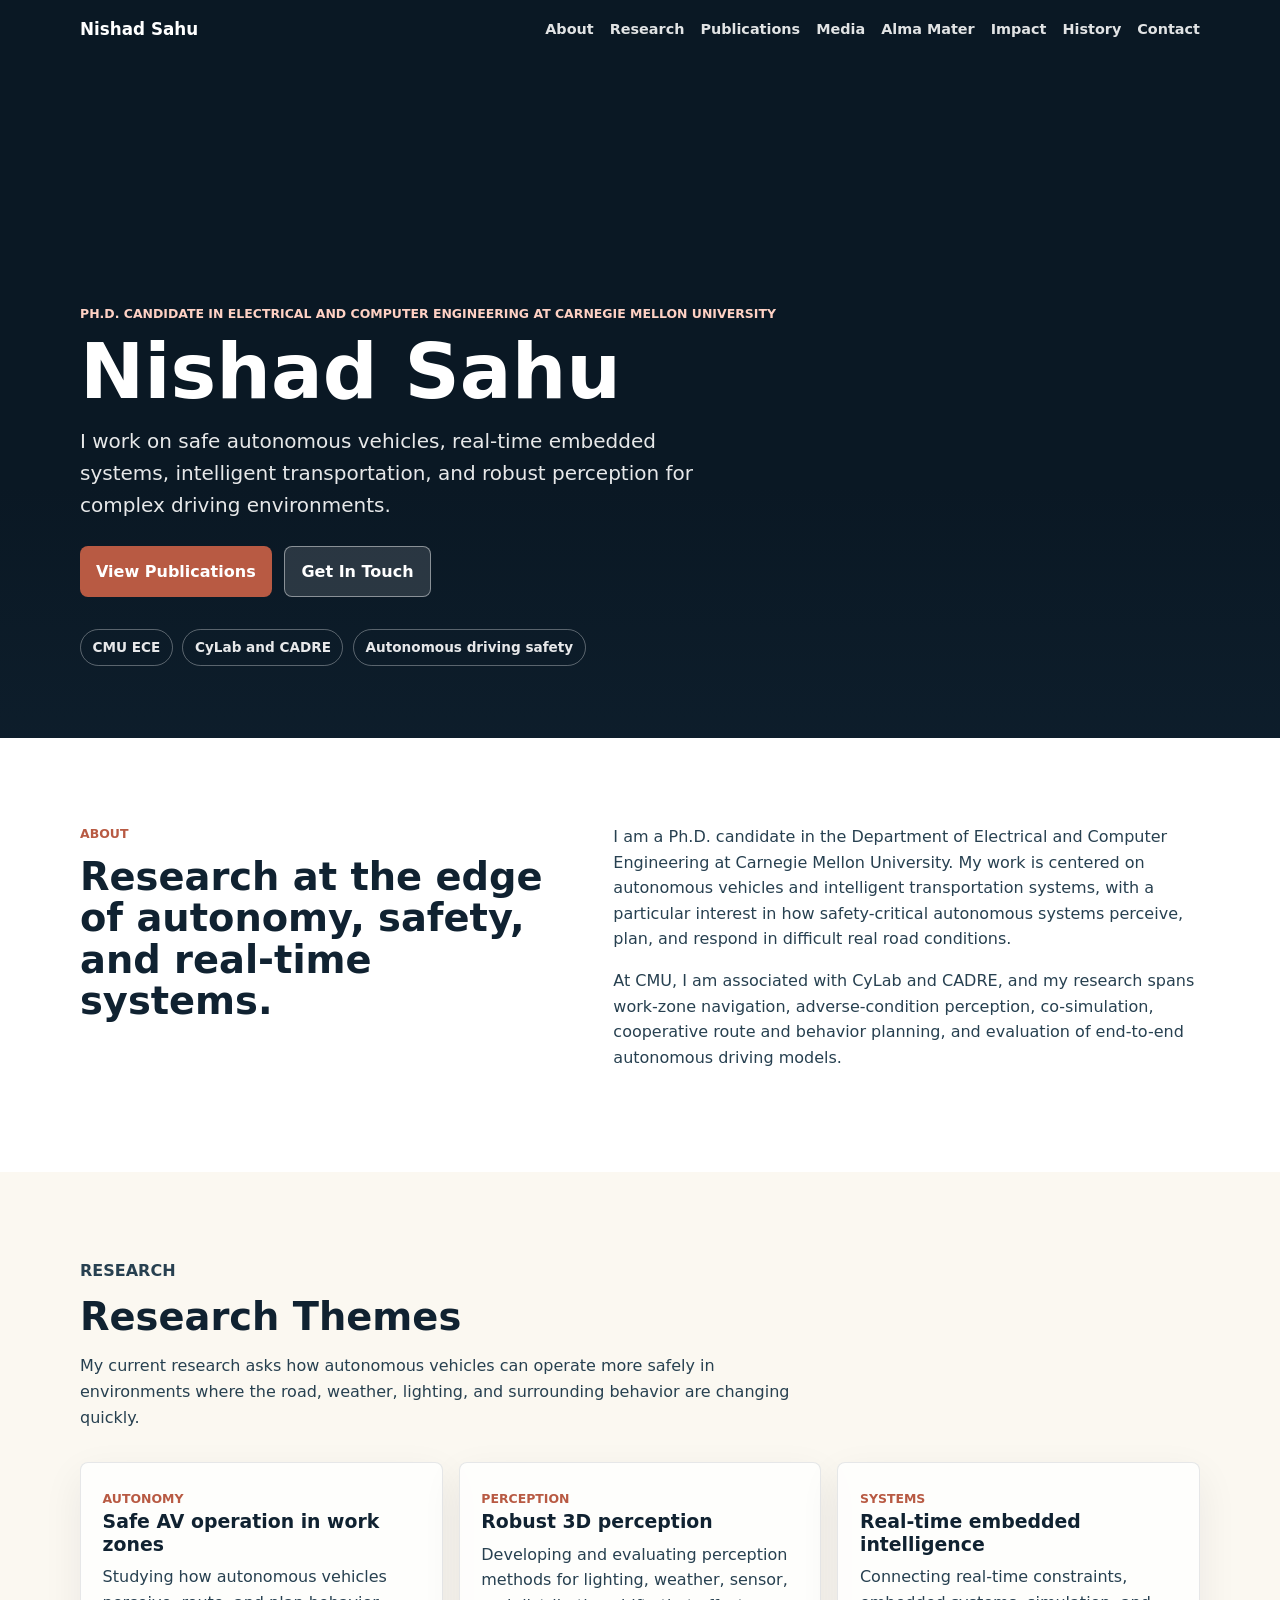
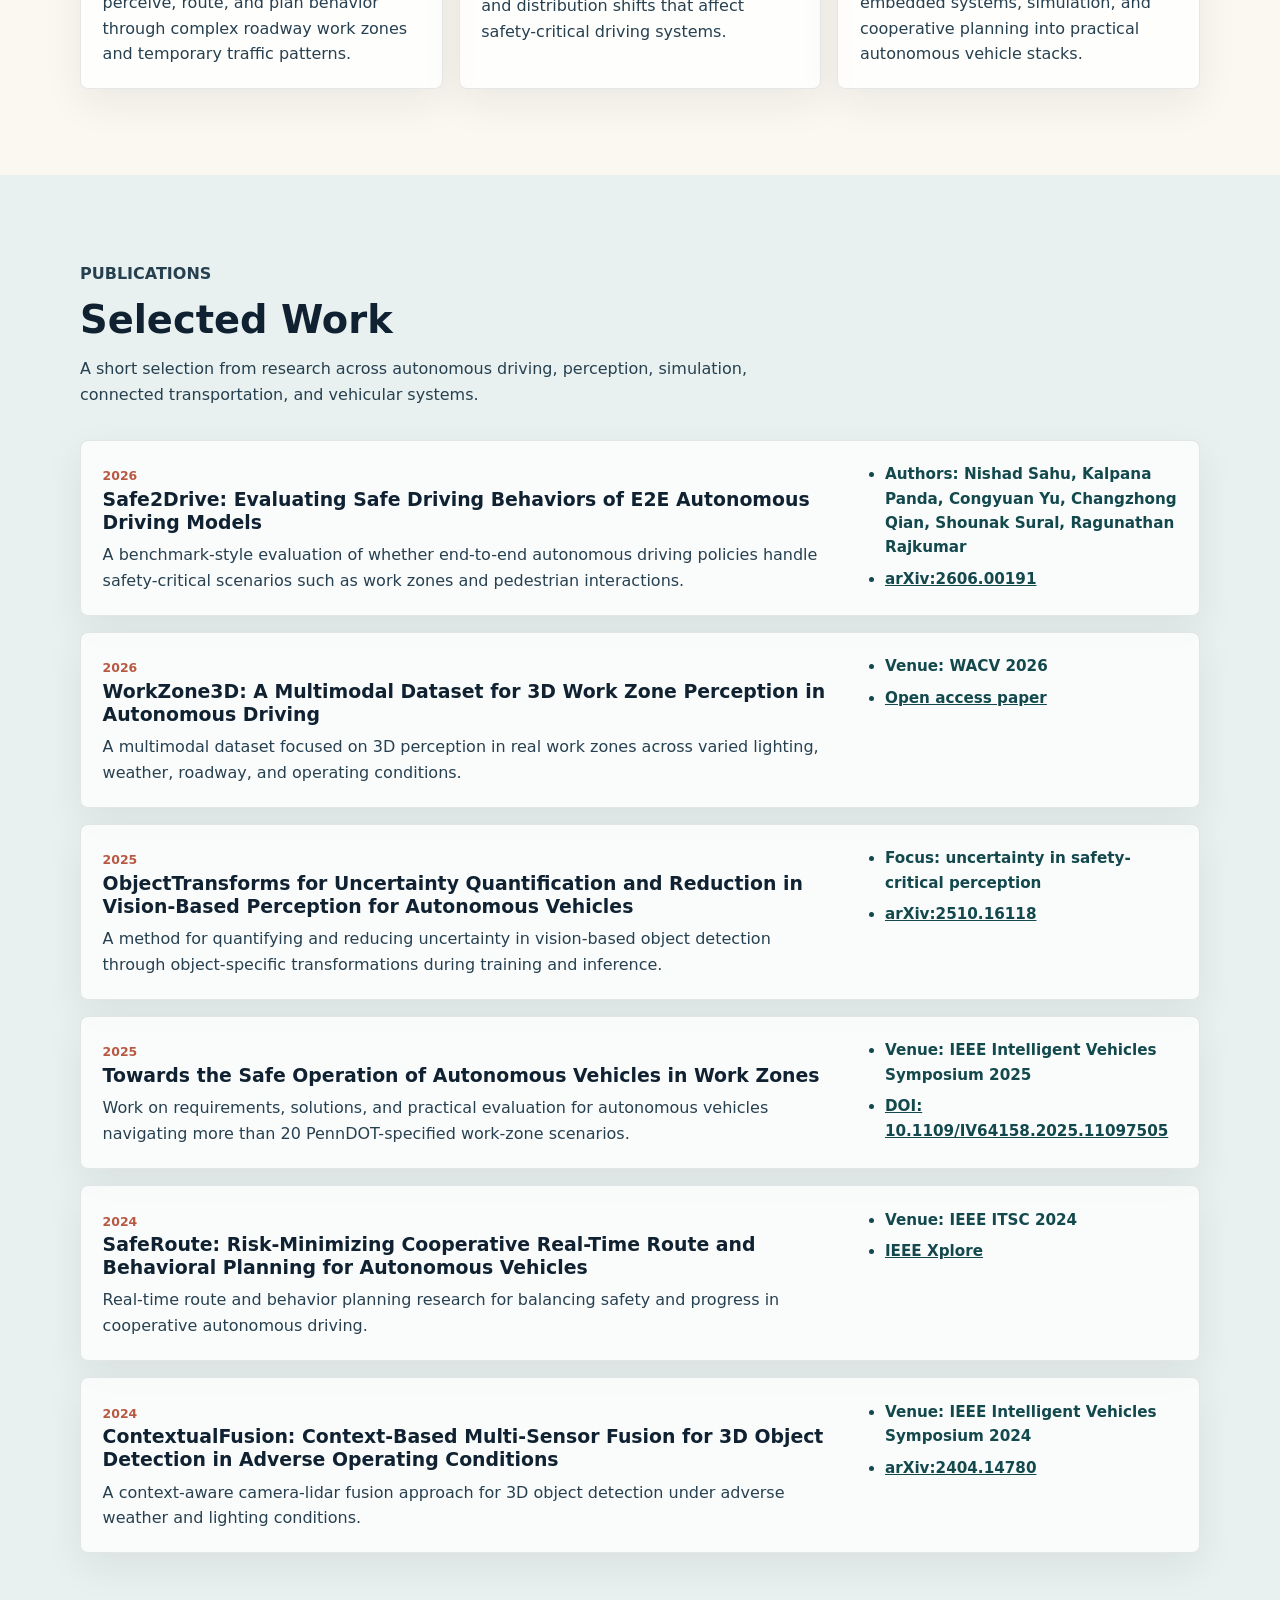
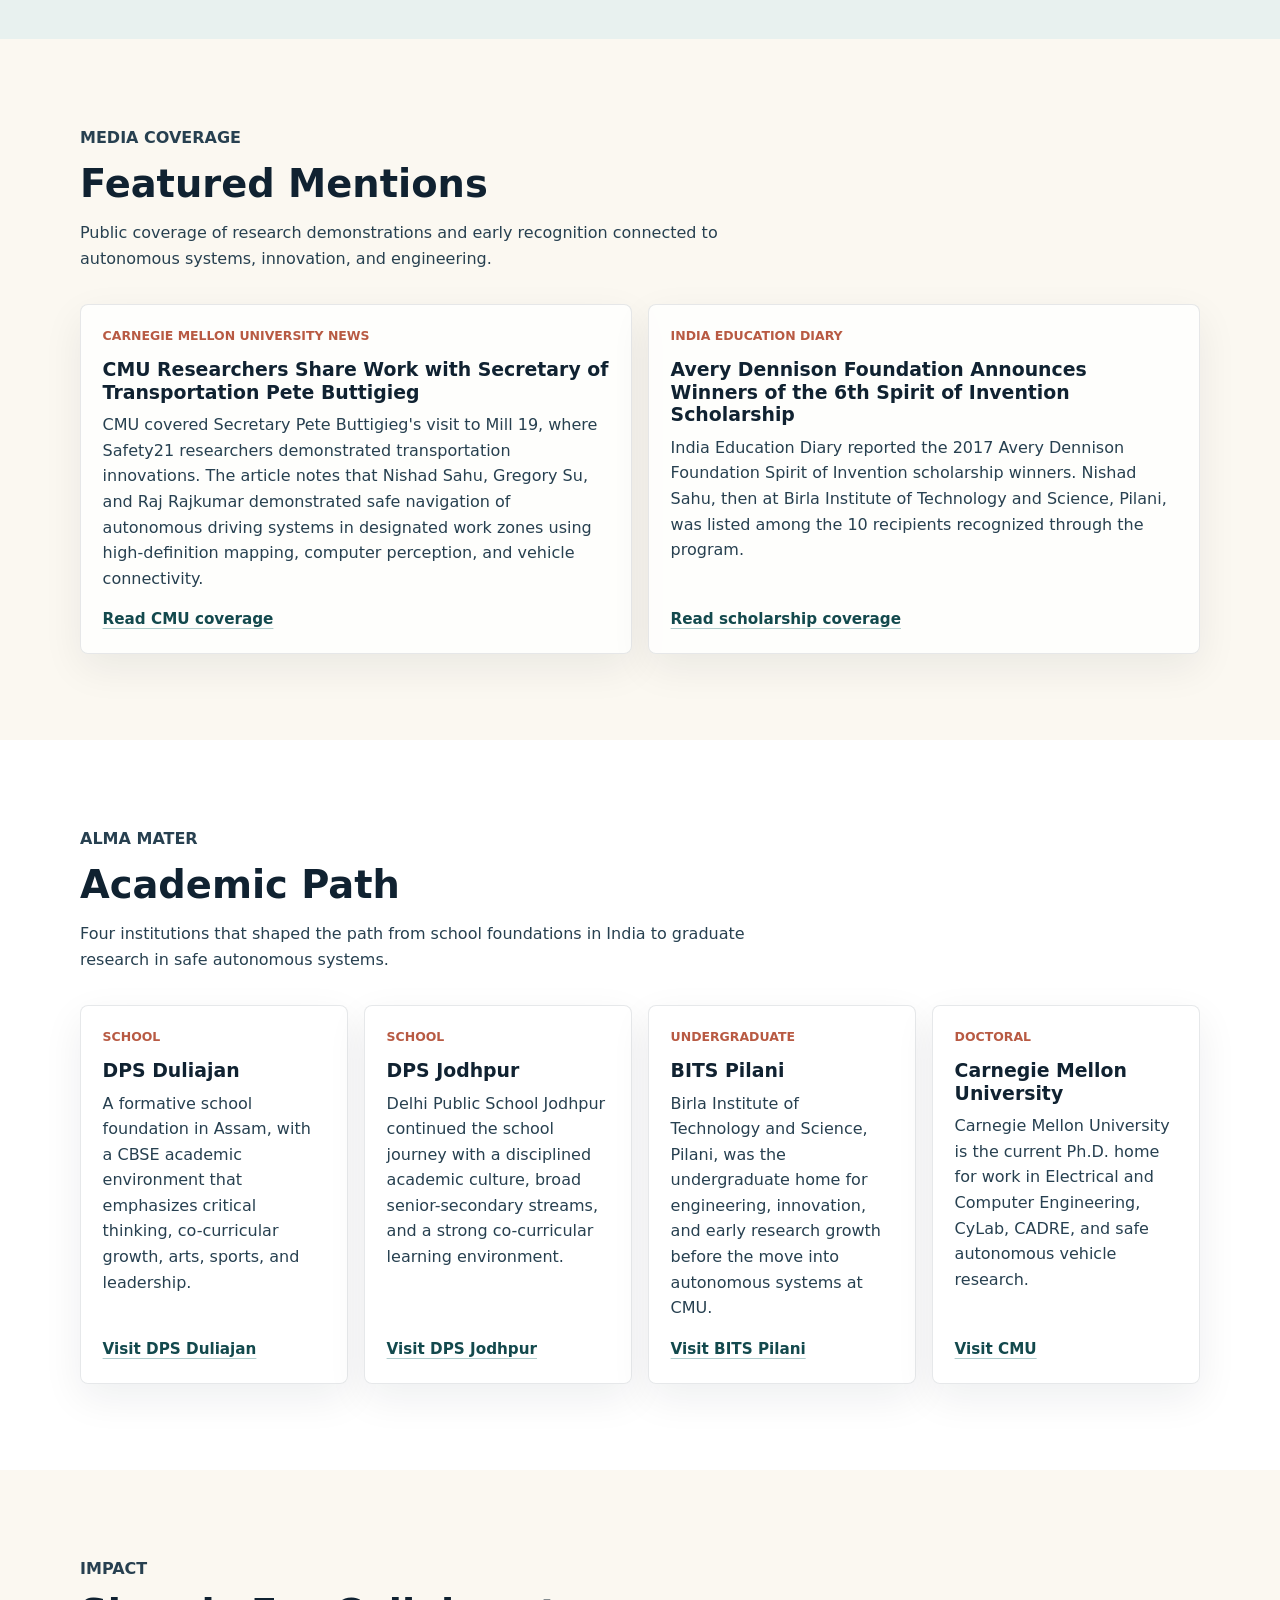
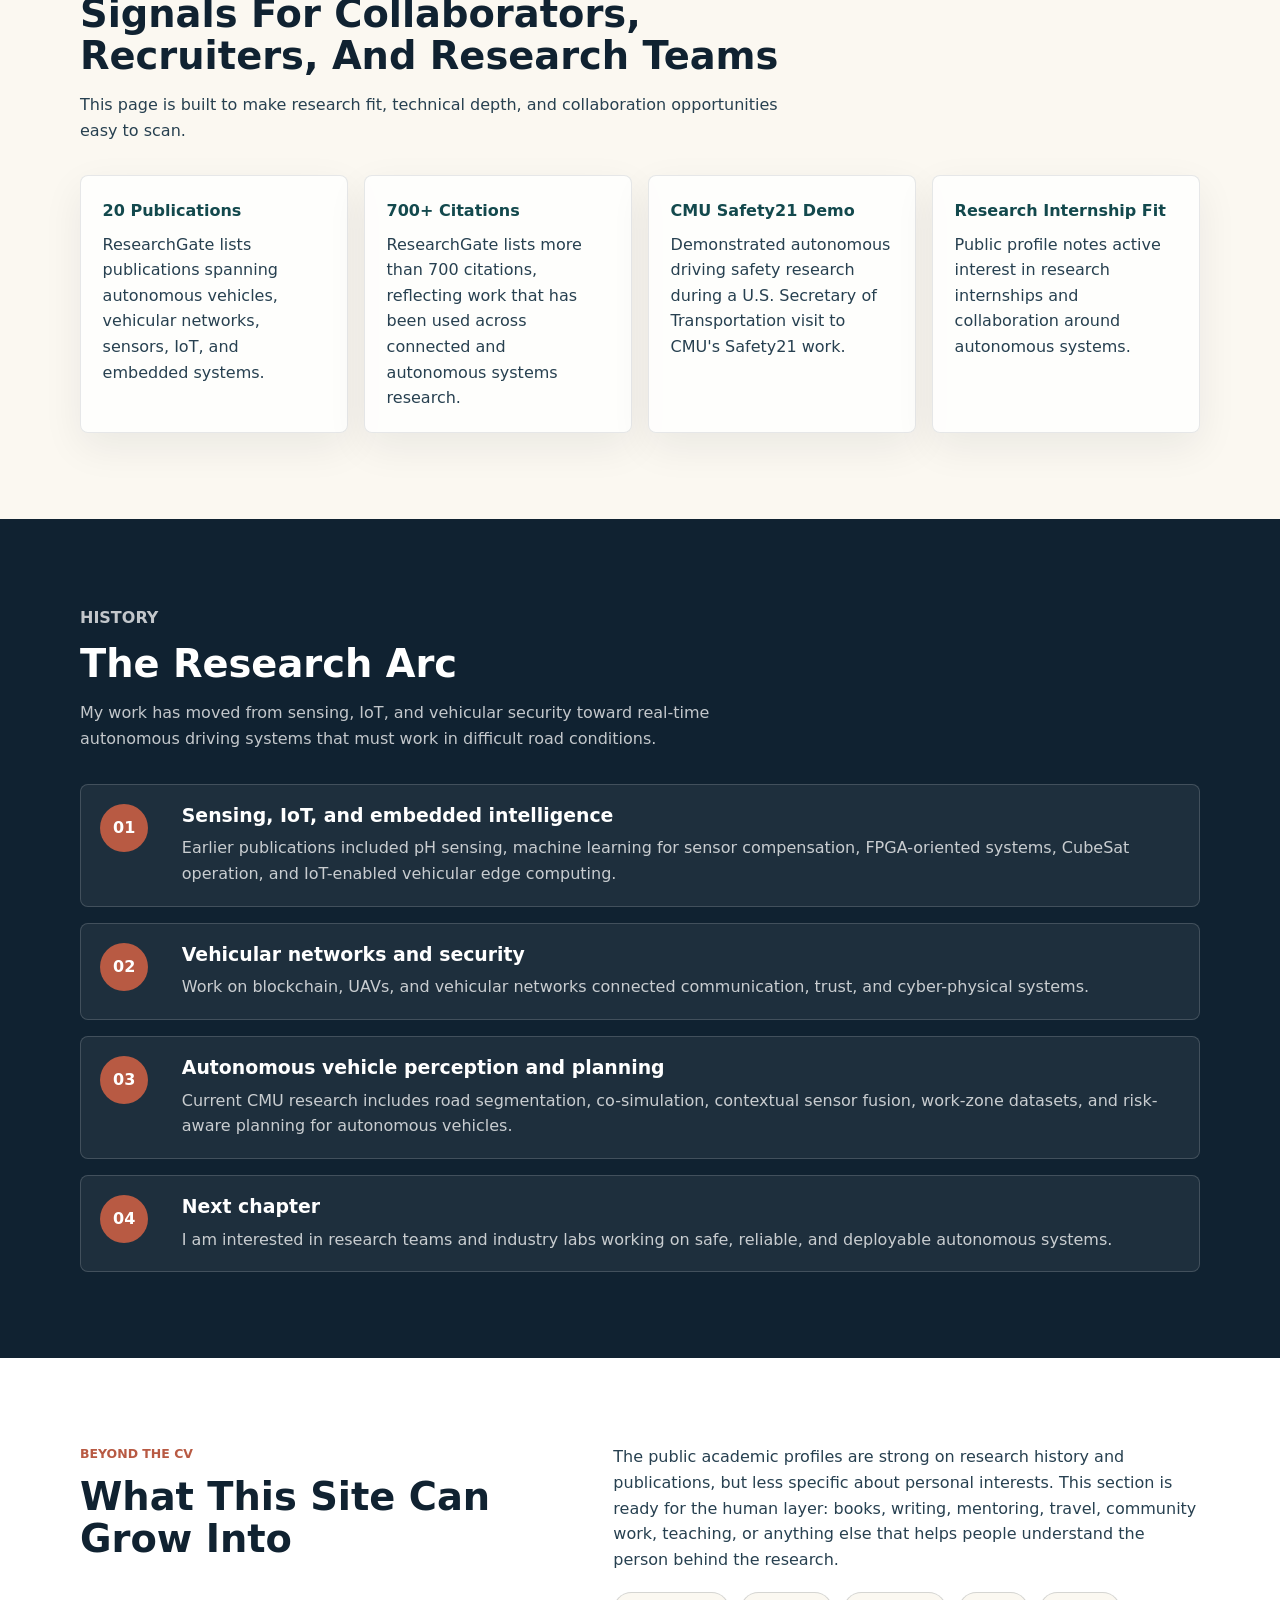
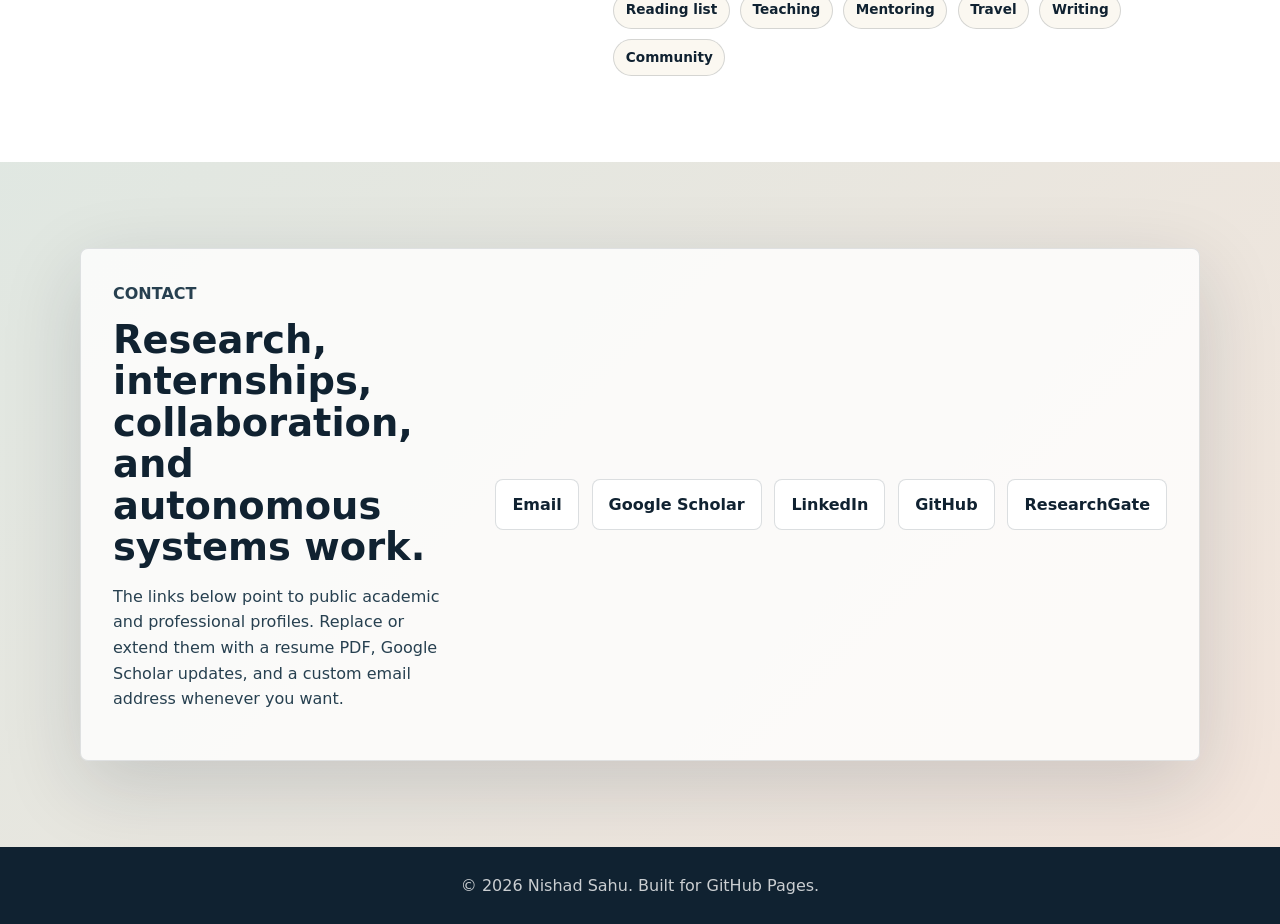
==== commit a1594c2c: "Add media coverage and alma mater sections" ====
--- a/index.html
+++ b/index.html
@@ -6,12 +6,12 @@
     <title>Nishad Sahu | Autonomous Vehicles Researcher</title>
     <meta
       name="description"
-      content="Nishad Sahu is a Ph.D. candidate in Electrical and Computer Engineering at Carnegie Mellon University working on autonomous vehicles, real-time embedded systems, and intelligent transportation."
+      content="Nishad Sahu is a Ph.D. candidate in Electrical and Computer Engineering at Carnegie Mellon University working on autonomous vehicles, real-time embedded systems, intelligent transportation, and safe autonomy."
     >
     <meta property="og:title" content="Nishad Sahu | Autonomous Vehicles Researcher">
     <meta
       property="og:description"
-      content="Research, publications, projects, and professional profile for Nishad Sahu."
+      content="Research, publications, media coverage, alma mater, and professional profile for Nishad Sahu."
     >
     <meta property="og:type" content="website">
     <meta property="og:image" content="https://nishad-sahu.github.io/assets/cmu-av-poster-demo.jpg">
@@ -33,6 +33,8 @@
           <a href="#about">About</a>
           <a href="#research">Research</a>
           <a href="#publications">Publications</a>
+          <a href="#media">Media</a>
+          <a href="#alma-mater">Alma Mater</a>
           <a href="#impact">Impact</a>
           <a href="#history">History</a>
           <a href="#contact">Contact</a>
@@ -246,6 +248,106 @@
         </div>
       </section>
 
+      <section class="section" id="media">
+        <div class="section-inner">
+          <div class="section-heading">
+            <p class="section-kicker">Media Coverage</p>
+            <h2>Featured Mentions</h2>
+            <p>
+              Public coverage of research demonstrations and early recognition
+              connected to autonomous systems, innovation, and engineering.
+            </p>
+          </div>
+
+          <div class="media-grid">
+            <article class="media-card">
+              <span class="card-label">Carnegie Mellon University News</span>
+              <h3>CMU Researchers Share Work with Secretary of Transportation Pete Buttigieg</h3>
+              <p>
+                CMU covered Secretary Pete Buttigieg's visit to Mill 19, where
+                Safety21 researchers demonstrated transportation innovations.
+                The article notes that Nishad Sahu, Gregory Su, and Raj Rajkumar
+                demonstrated safe navigation of autonomous driving systems in
+                designated work zones using high-definition mapping, computer
+                perception, and vehicle connectivity.
+              </p>
+              <a class="text-link" href="https://www.cmu.edu/news/stories/archives/2025/january/cmu-researchers-share-work-with-secretary-of-transportation-pete-buttigieg" target="_blank" rel="noopener">Read CMU coverage</a>
+            </article>
+
+            <article class="media-card">
+              <span class="card-label">India Education Diary</span>
+              <h3>Avery Dennison Foundation Announces Winners of the 6th Spirit of Invention Scholarship</h3>
+              <p>
+                India Education Diary reported the 2017 Avery Dennison
+                Foundation Spirit of Invention scholarship winners. Nishad Sahu,
+                then at Birla Institute of Technology and Science, Pilani, was
+                listed among the 10 recipients recognized through the program.
+              </p>
+              <a class="text-link" href="https://indiaeducationdiary.in/avery-dennison-foundation-announces-winners-6th-spirit-invention-scholarship/" target="_blank" rel="noopener">Read scholarship coverage</a>
+            </article>
+          </div>
+        </div>
+      </section>
+
+      <section class="section section-light" id="alma-mater">
+        <div class="section-inner">
+          <div class="section-heading">
+            <p class="section-kicker">Alma Mater</p>
+            <h2>Academic Path</h2>
+            <p>
+              Four institutions that shaped the path from school foundations in
+              India to graduate research in safe autonomous systems.
+            </p>
+          </div>
+
+          <div class="alma-grid">
+            <article class="alma-card">
+              <span class="card-label">School</span>
+              <h3>DPS Duliajan</h3>
+              <p>
+                A formative school foundation in Assam, with a CBSE academic
+                environment that emphasizes critical thinking, co-curricular
+                growth, arts, sports, and leadership.
+              </p>
+              <a class="text-link" href="https://www.dpsduliajan.in/" target="_blank" rel="noopener">Visit DPS Duliajan</a>
+            </article>
+
+            <article class="alma-card">
+              <span class="card-label">School</span>
+              <h3>DPS Jodhpur</h3>
+              <p>
+                Delhi Public School Jodhpur continued the school journey with a
+                disciplined academic culture, broad senior-secondary streams,
+                and a strong co-curricular learning environment.
+              </p>
+              <a class="text-link" href="https://www.dpsjodhpur.org/" target="_blank" rel="noopener">Visit DPS Jodhpur</a>
+            </article>
+
+            <article class="alma-card">
+              <span class="card-label">Undergraduate</span>
+              <h3>BITS Pilani</h3>
+              <p>
+                Birla Institute of Technology and Science, Pilani, was the
+                undergraduate home for engineering, innovation, and early
+                research growth before the move into autonomous systems at CMU.
+              </p>
+              <a class="text-link" href="https://www.bits-pilani.ac.in/" target="_blank" rel="noopener">Visit BITS Pilani</a>
+            </article>
+
+            <article class="alma-card">
+              <span class="card-label">Doctoral</span>
+              <h3>Carnegie Mellon University</h3>
+              <p>
+                Carnegie Mellon University is the current Ph.D. home for work
+                in Electrical and Computer Engineering, CyLab, CADRE, and safe
+                autonomous vehicle research.
+              </p>
+              <a class="text-link" href="https://www.cmu.edu/" target="_blank" rel="noopener">Visit CMU</a>
+            </article>
+          </div>
+        </div>
+      </section>
+
       <section class="section" id="impact">
         <div class="section-inner">
           <div class="section-heading">
--- a/styles.css
+++ b/styles.css
@@ -394,7 +394,9 @@
 }
 
 .feature-grid,
-.achievement-grid {
+.achievement-grid,
+.media-grid,
+.alma-grid {
   display: grid;
   grid-template-columns: repeat(3, minmax(0, 1fr));
   gap: 1rem;
@@ -402,7 +404,9 @@
 
 .feature-card,
 .achievement-card,
-.project-card {
+.project-card,
+.media-card,
+.alma-card {
   border: 1px solid rgba(16, 34, 49, 0.1);
   border-radius: 8px;
   background: rgba(255, 255, 255, 0.78);
@@ -410,12 +414,16 @@
 }
 
 .feature-card,
-.achievement-card {
+.achievement-card,
+.media-card,
+.alma-card {
   padding: 1.35rem;
 }
 
 .feature-card h3,
 .project-card h3,
+.media-card h3,
+.alma-card h3,
 .timeline h3 {
   margin-bottom: 0.55rem;
   font-size: 1.18rem;
@@ -425,9 +433,48 @@
 .feature-card p,
 .achievement-card p,
 .project-card p,
+.media-card p,
+.alma-card p,
 .timeline p {
   margin-bottom: 0;
   color: var(--ink-soft);
+}
+
+.media-grid {
+  grid-template-columns: repeat(2, minmax(0, 1fr));
+}
+
+.alma-grid {
+  grid-template-columns: repeat(4, minmax(0, 1fr));
+}
+
+.media-card,
+.alma-card {
+  display: flex;
+  min-height: 100%;
+  flex-direction: column;
+  align-items: flex-start;
+}
+
+.media-card p,
+.alma-card p {
+  margin-bottom: 1rem;
+}
+
+.text-link {
+  display: inline-flex;
+  align-items: center;
+  margin-top: auto;
+  color: var(--teal-dark);
+  font-size: 0.95rem;
+  font-weight: 900;
+  text-decoration-color: rgba(29, 111, 115, 0.35);
+  text-underline-offset: 4px;
+}
+
+.text-link:hover,
+.text-link:focus-visible {
+  color: var(--coral);
 }
 
 .project-list {
@@ -636,7 +683,9 @@
   }
 
   .feature-grid,
-  .achievement-grid {
+  .achievement-grid,
+  .media-grid,
+  .alma-grid {
     grid-template-columns: 1fr 1fr;
   }
 
@@ -661,7 +710,9 @@
   }
 
   .feature-grid,
-  .achievement-grid {
+  .achievement-grid,
+  .media-grid,
+  .alma-grid {
     grid-template-columns: 1fr;
   }
 
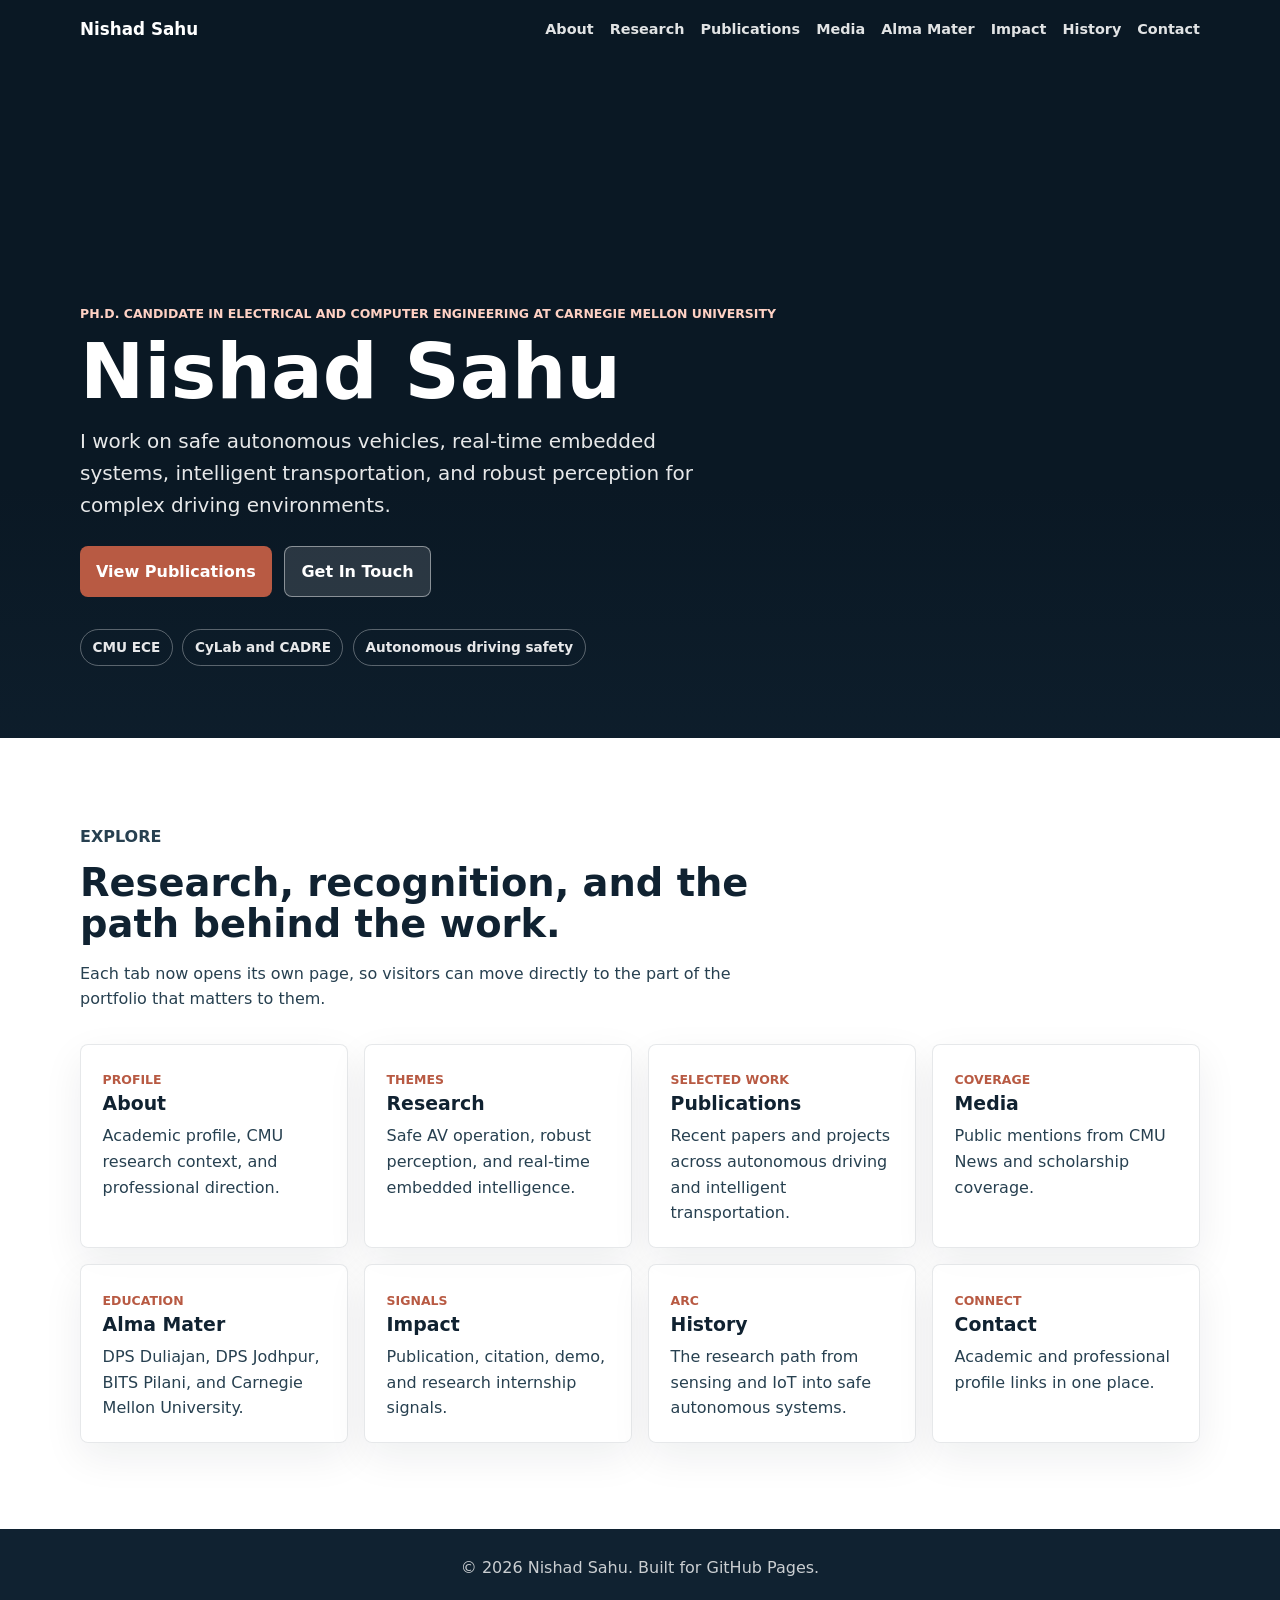
==== commit f7b56fb6: "Split portfolio sections into separate pages" ====
--- a/index.html
+++ b/index.html
@@ -22,7 +22,7 @@
 
     <header class="site-header" data-header>
       <nav class="nav" aria-label="Primary navigation">
-        <a class="brand" href="#top" aria-label="Nishad Sahu home">Nishad Sahu</a>
+        <a class="brand" href="index.html" aria-label="Nishad Sahu home">Nishad Sahu</a>
         <button class="nav-toggle" type="button" aria-expanded="false" aria-controls="site-menu">
           <span class="nav-toggle-bar"></span>
           <span class="nav-toggle-bar"></span>
@@ -30,20 +30,20 @@
           <span class="visually-hidden">Menu</span>
         </button>
         <div class="nav-links" id="site-menu">
-          <a href="#about">About</a>
-          <a href="#research">Research</a>
-          <a href="#publications">Publications</a>
-          <a href="#media">Media</a>
-          <a href="#alma-mater">Alma Mater</a>
-          <a href="#impact">Impact</a>
-          <a href="#history">History</a>
-          <a href="#contact">Contact</a>
+          <a href="about.html">About</a>
+          <a href="research.html">Research</a>
+          <a href="publications.html">Publications</a>
+          <a href="media.html">Media</a>
+          <a href="alma-mater.html">Alma Mater</a>
+          <a href="impact.html">Impact</a>
+          <a href="history.html">History</a>
+          <a href="contact.html">Contact</a>
         </div>
       </nav>
     </header>
 
     <main id="main">
-      <section class="hero" id="top" aria-label="Introduction">
+      <section class="hero" aria-label="Introduction">
         <div class="hero-media" aria-hidden="true">
           <span class="hero-slide hero-slide-one"></span>
           <span class="hero-slide hero-slide-two"></span>
@@ -58,8 +58,8 @@
             driving environments.
           </p>
           <div class="hero-actions" aria-label="Primary actions">
-            <a class="button button-primary" href="#publications">View Publications</a>
-            <a class="button button-secondary" href="#contact">Get In Touch</a>
+            <a class="button button-primary" href="publications.html">View Publications</a>
+            <a class="button button-secondary" href="contact.html">Get In Touch</a>
           </div>
           <div class="hero-notes" aria-label="Site highlights">
             <span>CMU ECE</span>
@@ -69,419 +69,58 @@
         </div>
       </section>
 
-      <section class="section section-light" id="about">
-        <div class="section-inner two-column">
-          <div>
-            <p class="section-kicker">About</p>
-            <h2>Research at the edge of autonomy, safety, and real-time systems.</h2>
-          </div>
-          <div class="body-copy">
-            <p>
-              I am a Ph.D. candidate in the Department of Electrical and
-              Computer Engineering at Carnegie Mellon University. My work is
-              centered on autonomous vehicles and intelligent transportation
-              systems, with a particular interest in how safety-critical
-              autonomous systems perceive, plan, and respond in difficult real
-              road conditions.
-            </p>
-            <p>
-              At CMU, I am associated with CyLab and CADRE, and my research
-              spans work-zone navigation, adverse-condition perception,
-              co-simulation, cooperative route and behavior planning, and
-              evaluation of end-to-end autonomous driving models.
-            </p>
-          </div>
-        </div>
-      </section>
-
-      <section class="section" id="research">
+      <section class="section section-light">
         <div class="section-inner">
           <div class="section-heading">
-            <p class="section-kicker">Research</p>
-            <h2>Research Themes</h2>
+            <p class="section-kicker">Explore</p>
+            <h2>Research, recognition, and the path behind the work.</h2>
             <p>
-              My current research asks how autonomous vehicles can operate more
-              safely in environments where the road, weather, lighting, and
-              surrounding behavior are changing quickly.
+              Each tab now opens its own page, so visitors can move directly to
+              the part of the portfolio that matters to them.
             </p>
           </div>
 
-          <div class="feature-grid">
-            <article class="feature-card">
-              <span class="card-label">Autonomy</span>
-              <h3>Safe AV operation in work zones</h3>
-              <p>
-                Studying how autonomous vehicles perceive, route, and plan
-                behavior through complex roadway work zones and temporary
-                traffic patterns.
-              </p>
-            </article>
-            <article class="feature-card">
-              <span class="card-label">Perception</span>
-              <h3>Robust 3D perception</h3>
-              <p>
-                Developing and evaluating perception methods for lighting,
-                weather, sensor, and distribution shifts that affect
-                safety-critical driving systems.
-              </p>
-            </article>
-            <article class="feature-card">
-              <span class="card-label">Systems</span>
-              <h3>Real-time embedded intelligence</h3>
-              <p>
-                Connecting real-time constraints, embedded systems, simulation,
-                and cooperative planning into practical autonomous vehicle
-                stacks.
-              </p>
-            </article>
-          </div>
-        </div>
-      </section>
-
-      <section class="section section-muted" id="publications">
-        <div class="section-inner">
-          <div class="section-heading">
-            <p class="section-kicker">Publications</p>
-            <h2>Selected Work</h2>
-            <p>
-              A short selection from research across autonomous driving,
-              perception, simulation, connected transportation, and vehicular
-              systems.
-            </p>
-          </div>
-
-          <div class="project-list">
-            <article class="project-card">
-              <div>
-                <span class="card-label">2026</span>
-                <h3>Safe2Drive: Evaluating Safe Driving Behaviors of E2E Autonomous Driving Models</h3>
-                <p>
-                  A benchmark-style evaluation of whether end-to-end autonomous
-                  driving policies handle safety-critical scenarios such as work
-                  zones and pedestrian interactions.
-                </p>
-              </div>
-              <ul class="detail-list">
-                <li>Authors: Nishad Sahu, Kalpana Panda, Congyuan Yu, Changzhong Qian, Shounak Sural, Ragunathan Rajkumar</li>
-                <li><a href="https://arxiv.org/abs/2606.00191" target="_blank" rel="noopener">arXiv:2606.00191</a></li>
-              </ul>
-            </article>
-
-            <article class="project-card">
-              <div>
-                <span class="card-label">2026</span>
-                <h3>WorkZone3D: A Multimodal Dataset for 3D Work Zone Perception in Autonomous Driving</h3>
-                <p>
-                  A multimodal dataset focused on 3D perception in real work
-                  zones across varied lighting, weather, roadway, and operating
-                  conditions.
-                </p>
-              </div>
-              <ul class="detail-list">
-                <li>Venue: WACV 2026</li>
-                <li><a href="https://openaccess.thecvf.com/content/WACV2026/html/Sural_WorkZone3D_A_Multimodal_Dataset_for_3D_Work_Zone_Perception_in_WACV_2026_paper.html" target="_blank" rel="noopener">Open access paper</a></li>
-              </ul>
-            </article>
-
-            <article class="project-card">
-              <div>
-                <span class="card-label">2025</span>
-                <h3>ObjectTransforms for Uncertainty Quantification and Reduction in Vision-Based Perception for Autonomous Vehicles</h3>
-                <p>
-                  A method for quantifying and reducing uncertainty in
-                  vision-based object detection through object-specific
-                  transformations during training and inference.
-                </p>
-              </div>
-              <ul class="detail-list">
-                <li>Focus: uncertainty in safety-critical perception</li>
-                <li><a href="https://arxiv.org/abs/2510.16118" target="_blank" rel="noopener">arXiv:2510.16118</a></li>
-              </ul>
-            </article>
-
-            <article class="project-card">
-              <div>
-                <span class="card-label">2025</span>
-                <h3>Towards the Safe Operation of Autonomous Vehicles in Work Zones</h3>
-                <p>
-                  Work on requirements, solutions, and practical evaluation for
-                  autonomous vehicles navigating more than 20 PennDOT-specified
-                  work-zone scenarios.
-                </p>
-              </div>
-              <ul class="detail-list">
-                <li>Venue: IEEE Intelligent Vehicles Symposium 2025</li>
-                <li><a href="https://doi.org/10.1109/IV64158.2025.11097505" target="_blank" rel="noopener">DOI: 10.1109/IV64158.2025.11097505</a></li>
-              </ul>
-            </article>
-
-            <article class="project-card">
-              <div>
-                <span class="card-label">2024</span>
-                <h3>SafeRoute: Risk-Minimizing Cooperative Real-Time Route and Behavioral Planning for Autonomous Vehicles</h3>
-                <p>
-                  Real-time route and behavior planning research for balancing
-                  safety and progress in cooperative autonomous driving.
-                </p>
-              </div>
-              <ul class="detail-list">
-                <li>Venue: IEEE ITSC 2024</li>
-                <li><a href="https://ieeexplore.ieee.org/document/10919756/" target="_blank" rel="noopener">IEEE Xplore</a></li>
-              </ul>
-            </article>
-
-            <article class="project-card">
-              <div>
-                <span class="card-label">2024</span>
-                <h3>ContextualFusion: Context-Based Multi-Sensor Fusion for 3D Object Detection in Adverse Operating Conditions</h3>
-                <p>
-                  A context-aware camera-lidar fusion approach for 3D object
-                  detection under adverse weather and lighting conditions.
-                </p>
-              </div>
-              <ul class="detail-list">
-                <li>Venue: IEEE Intelligent Vehicles Symposium 2024</li>
-                <li><a href="https://arxiv.org/abs/2404.14780" target="_blank" rel="noopener">arXiv:2404.14780</a></li>
-              </ul>
-            </article>
-          </div>
-        </div>
-      </section>
-
-      <section class="section" id="media">
-        <div class="section-inner">
-          <div class="section-heading">
-            <p class="section-kicker">Media Coverage</p>
-            <h2>Featured Mentions</h2>
-            <p>
-              Public coverage of research demonstrations and early recognition
-              connected to autonomous systems, innovation, and engineering.
-            </p>
-          </div>
-
-          <div class="media-grid">
-            <article class="media-card">
-              <span class="card-label">Carnegie Mellon University News</span>
-              <h3>CMU Researchers Share Work with Secretary of Transportation Pete Buttigieg</h3>
-              <p>
-                CMU covered Secretary Pete Buttigieg's visit to Mill 19, where
-                Safety21 researchers demonstrated transportation innovations.
-                The article notes that Nishad Sahu, Gregory Su, and Raj Rajkumar
-                demonstrated safe navigation of autonomous driving systems in
-                designated work zones using high-definition mapping, computer
-                perception, and vehicle connectivity.
-              </p>
-              <a class="text-link" href="https://www.cmu.edu/news/stories/archives/2025/january/cmu-researchers-share-work-with-secretary-of-transportation-pete-buttigieg" target="_blank" rel="noopener">Read CMU coverage</a>
-            </article>
-
-            <article class="media-card">
-              <span class="card-label">India Education Diary</span>
-              <h3>Avery Dennison Foundation Announces Winners of the 6th Spirit of Invention Scholarship</h3>
-              <p>
-                India Education Diary reported the 2017 Avery Dennison
-                Foundation Spirit of Invention scholarship winners. Nishad Sahu,
-                then at Birla Institute of Technology and Science, Pilani, was
-                listed among the 10 recipients recognized through the program.
-              </p>
-              <a class="text-link" href="https://indiaeducationdiary.in/avery-dennison-foundation-announces-winners-6th-spirit-invention-scholarship/" target="_blank" rel="noopener">Read scholarship coverage</a>
-            </article>
-          </div>
-        </div>
-      </section>
-
-      <section class="section section-light" id="alma-mater">
-        <div class="section-inner">
-          <div class="section-heading">
-            <p class="section-kicker">Alma Mater</p>
-            <h2>Academic Path</h2>
-            <p>
-              Four institutions that shaped the path from school foundations in
-              India to graduate research in safe autonomous systems.
-            </p>
-          </div>
-
-          <div class="alma-grid">
-            <article class="alma-card">
-              <span class="card-label">School</span>
-              <h3>DPS Duliajan</h3>
-              <p>
-                A formative school foundation in Assam, with a CBSE academic
-                environment that emphasizes critical thinking, co-curricular
-                growth, arts, sports, and leadership.
-              </p>
-              <a class="text-link" href="https://www.dpsduliajan.in/" target="_blank" rel="noopener">Visit DPS Duliajan</a>
-            </article>
-
-            <article class="alma-card">
-              <span class="card-label">School</span>
-              <h3>DPS Jodhpur</h3>
-              <p>
-                Delhi Public School Jodhpur continued the school journey with a
-                disciplined academic culture, broad senior-secondary streams,
-                and a strong co-curricular learning environment.
-              </p>
-              <a class="text-link" href="https://www.dpsjodhpur.org/" target="_blank" rel="noopener">Visit DPS Jodhpur</a>
-            </article>
-
-            <article class="alma-card">
-              <span class="card-label">Undergraduate</span>
-              <h3>BITS Pilani</h3>
-              <p>
-                Birla Institute of Technology and Science, Pilani, was the
-                undergraduate home for engineering, innovation, and early
-                research growth before the move into autonomous systems at CMU.
-              </p>
-              <a class="text-link" href="https://www.bits-pilani.ac.in/" target="_blank" rel="noopener">Visit BITS Pilani</a>
-            </article>
-
-            <article class="alma-card">
-              <span class="card-label">Doctoral</span>
-              <h3>Carnegie Mellon University</h3>
-              <p>
-                Carnegie Mellon University is the current Ph.D. home for work
-                in Electrical and Computer Engineering, CyLab, CADRE, and safe
-                autonomous vehicle research.
-              </p>
-              <a class="text-link" href="https://www.cmu.edu/" target="_blank" rel="noopener">Visit CMU</a>
-            </article>
-          </div>
-        </div>
-      </section>
-
-      <section class="section" id="impact">
-        <div class="section-inner">
-          <div class="section-heading">
-            <p class="section-kicker">Impact</p>
-            <h2>Signals For Collaborators, Recruiters, And Research Teams</h2>
-            <p>
-              This page is built to make research fit, technical depth, and
-              collaboration opportunities easy to scan.
-            </p>
-          </div>
-
-          <div class="achievement-grid">
-            <article class="achievement-card">
-              <strong>20 Publications</strong>
-              <p>ResearchGate lists publications spanning autonomous vehicles, vehicular networks, sensors, IoT, and embedded systems.</p>
-            </article>
-            <article class="achievement-card">
-              <strong>700+ Citations</strong>
-              <p>ResearchGate lists more than 700 citations, reflecting work that has been used across connected and autonomous systems research.</p>
-            </article>
-            <article class="achievement-card">
-              <strong>CMU Safety21 Demo</strong>
-              <p>Demonstrated autonomous driving safety research during a U.S. Secretary of Transportation visit to CMU's Safety21 work.</p>
-            </article>
-            <article class="achievement-card">
-              <strong>Research Internship Fit</strong>
-              <p>Public profile notes active interest in research internships and collaboration around autonomous systems.</p>
-            </article>
-          </div>
-        </div>
-      </section>
-
-      <section class="section section-ink" id="history">
-        <div class="section-inner">
-          <div class="section-heading section-heading-contrast">
-            <p class="section-kicker">History</p>
-            <h2>The Research Arc</h2>
-            <p>
-              My work has moved from sensing, IoT, and vehicular security toward
-              real-time autonomous driving systems that must work in difficult
-              road conditions.
-            </p>
-          </div>
-
-          <ol class="timeline">
-            <li>
-              <span class="timeline-step">01</span>
-              <div>
-                <h3>Sensing, IoT, and embedded intelligence</h3>
-                <p>
-                  Earlier publications included pH sensing, machine learning for
-                  sensor compensation, FPGA-oriented systems, CubeSat operation,
-                  and IoT-enabled vehicular edge computing.
-                </p>
-              </div>
-            </li>
-            <li>
-              <span class="timeline-step">02</span>
-              <div>
-                <h3>Vehicular networks and security</h3>
-                <p>
-                  Work on blockchain, UAVs, and vehicular networks connected
-                  communication, trust, and cyber-physical systems.
-                </p>
-              </div>
-            </li>
-            <li>
-              <span class="timeline-step">03</span>
-              <div>
-                <h3>Autonomous vehicle perception and planning</h3>
-                <p>
-                  Current CMU research includes road segmentation, co-simulation,
-                  contextual sensor fusion, work-zone datasets, and risk-aware
-                  planning for autonomous vehicles.
-                </p>
-              </div>
-            </li>
-            <li>
-              <span class="timeline-step">04</span>
-              <div>
-                <h3>Next chapter</h3>
-                <p>
-                  I am interested in research teams and industry labs working on
-                  safe, reliable, and deployable autonomous systems.
-                </p>
-              </div>
-            </li>
-          </ol>
-        </div>
-      </section>
-
-      <section class="section section-light" id="interests">
-        <div class="section-inner two-column">
-          <div>
-            <p class="section-kicker">Beyond The CV</p>
-            <h2>What This Site Can Grow Into</h2>
-          </div>
-          <div class="body-copy">
-            <p>
-              The public academic profiles are strong on research history and
-              publications, but less specific about personal interests. This
-              section is ready for the human layer: books, writing, mentoring,
-              travel, community work, teaching, or anything else that helps
-              people understand the person behind the research.
-            </p>
-            <div class="interest-tags" aria-label="Personal section placeholders">
-              <span>Reading list</span>
-              <span>Teaching</span>
-              <span>Mentoring</span>
-              <span>Travel</span>
-              <span>Writing</span>
-              <span>Community</span>
-            </div>
-          </div>
-        </div>
-      </section>
-
-      <section class="section contact-section" id="contact">
-        <div class="section-inner contact-panel">
-          <div>
-            <p class="section-kicker">Contact</p>
-            <h2>Research, internships, collaboration, and autonomous systems work.</h2>
-            <p>
-              The links below point to public academic and professional profiles.
-              Replace or extend them with a resume PDF, Google Scholar updates,
-              and a custom email address whenever you want.
-            </p>
-          </div>
-          <div class="contact-links" aria-label="Contact links">
-            <a href="mailto:nsahu@andrew.cmu.edu">Email</a>
-            <a href="https://scholar.google.com/citations?hl=en&user=r9X_uxkAAAAJ" target="_blank" rel="noopener">Google Scholar</a>
-            <a href="https://www.linkedin.com/in/nishadsahu" target="_blank" rel="noopener">LinkedIn</a>
-            <a href="https://github.com/Nishad-Sahu" target="_blank" rel="noopener">GitHub</a>
-            <a href="https://www.researchgate.net/profile/Nishad-Sahu" target="_blank" rel="noopener">ResearchGate</a>
+          <div class="preview-grid">
+            <a class="preview-card" href="about.html">
+              <span class="card-label">Profile</span>
+              <h3>About</h3>
+              <p>Academic profile, CMU research context, and professional direction.</p>
+            </a>
+            <a class="preview-card" href="research.html">
+              <span class="card-label">Themes</span>
+              <h3>Research</h3>
+              <p>Safe AV operation, robust perception, and real-time embedded intelligence.</p>
+            </a>
+            <a class="preview-card" href="publications.html">
+              <span class="card-label">Selected Work</span>
+              <h3>Publications</h3>
+              <p>Recent papers and projects across autonomous driving and intelligent transportation.</p>
+            </a>
+            <a class="preview-card" href="media.html">
+              <span class="card-label">Coverage</span>
+              <h3>Media</h3>
+              <p>Public mentions from CMU News and scholarship coverage.</p>
+            </a>
+            <a class="preview-card" href="alma-mater.html">
+              <span class="card-label">Education</span>
+              <h3>Alma Mater</h3>
+              <p>DPS Duliajan, DPS Jodhpur, BITS Pilani, and Carnegie Mellon University.</p>
+            </a>
+            <a class="preview-card" href="impact.html">
+              <span class="card-label">Signals</span>
+              <h3>Impact</h3>
+              <p>Publication, citation, demo, and research internship signals.</p>
+            </a>
+            <a class="preview-card" href="history.html">
+              <span class="card-label">Arc</span>
+              <h3>History</h3>
+              <p>The research path from sensing and IoT into safe autonomous systems.</p>
+            </a>
+            <a class="preview-card" href="contact.html">
+              <span class="card-label">Connect</span>
+              <h3>Contact</h3>
+              <p>Academic and professional profile links in one place.</p>
+            </a>
           </div>
         </div>
       </section>
--- a/styles.css
+++ b/styles.css
@@ -119,8 +119,13 @@
   color: var(--ink-soft);
 }
 
+.site-header.is-scrolled .nav-links a[aria-current="page"] {
+  color: var(--coral);
+}
+
 .nav-links a:hover,
-.nav-links a:focus-visible {
+.nav-links a:focus-visible,
+.nav-links a[aria-current="page"] {
   color: var(--coral);
 }
 
@@ -219,7 +224,7 @@
 
 .hero-slide-three {
   background-image: url("assets/mill19-buttigieg-av-demo.jpg");
-  background-position: center;
+  background-position: center top;
   animation-delay: 12s;
 }
 
@@ -244,6 +249,36 @@
   z-index: 2;
   width: min(100%, var(--max-width));
   margin: 0 auto;
+}
+
+.page-hero {
+  position: relative;
+  overflow: hidden;
+  padding: 146px 22px 74px;
+  background: var(--ink);
+  color: var(--white);
+}
+
+.page-hero::before {
+  content: "";
+  position: absolute;
+  inset: 0;
+  background:
+    linear-gradient(90deg, rgba(10, 24, 36, 0.92) 0%, rgba(10, 24, 36, 0.74) 46%, rgba(10, 24, 36, 0.42) 100%),
+    url("assets/cmu-av-poster-demo.jpg") center 48% / cover no-repeat;
+  transform: scale(1.02);
+}
+
+.page-hero .section-inner {
+  position: relative;
+  z-index: 1;
+}
+
+.page-hero h1 {
+  max-width: 820px;
+  margin-bottom: 0;
+  font-size: 3.4rem;
+  line-height: 1.02;
 }
 
 .eyebrow,
@@ -396,7 +431,8 @@
 .feature-grid,
 .achievement-grid,
 .media-grid,
-.alma-grid {
+.alma-grid,
+.preview-grid {
   display: grid;
   grid-template-columns: repeat(3, minmax(0, 1fr));
   gap: 1rem;
@@ -406,7 +442,8 @@
 .achievement-card,
 .project-card,
 .media-card,
-.alma-card {
+.alma-card,
+.preview-card {
   border: 1px solid rgba(16, 34, 49, 0.1);
   border-radius: 8px;
   background: rgba(255, 255, 255, 0.78);
@@ -416,7 +453,8 @@
 .feature-card,
 .achievement-card,
 .media-card,
-.alma-card {
+.alma-card,
+.preview-card {
   padding: 1.35rem;
 }
 
@@ -424,6 +462,7 @@
 .project-card h3,
 .media-card h3,
 .alma-card h3,
+.preview-card h3,
 .timeline h3 {
   margin-bottom: 0.55rem;
   font-size: 1.18rem;
@@ -435,9 +474,28 @@
 .project-card p,
 .media-card p,
 .alma-card p,
+.preview-card p,
 .timeline p {
   margin-bottom: 0;
   color: var(--ink-soft);
+}
+
+.preview-grid {
+  grid-template-columns: repeat(4, minmax(0, 1fr));
+}
+
+.preview-card {
+  min-height: 100%;
+  color: var(--ink);
+  text-decoration: none;
+  transition: border-color 180ms ease, box-shadow 180ms ease, transform 180ms ease;
+}
+
+.preview-card:hover,
+.preview-card:focus-visible {
+  border-color: rgba(184, 90, 67, 0.48);
+  box-shadow: 0 18px 48px rgba(16, 34, 49, 0.12);
+  transform: translateY(-2px);
 }
 
 .media-grid {
@@ -637,6 +695,10 @@
     padding: 0.88rem 1rem;
   }
 
+  .nav-links a[aria-current="page"] {
+    color: var(--coral);
+  }
+
   .brand {
     color: var(--white);
   }
@@ -644,6 +706,14 @@
   .hero {
     min-height: 84vh;
     padding: 108px 18px 54px;
+  }
+
+  .page-hero {
+    padding: 120px 18px 58px;
+  }
+
+  .page-hero h1 {
+    font-size: 2.65rem;
   }
 
   .hero::before {
@@ -661,7 +731,7 @@
   }
 
   .hero-slide-three {
-    background-position: 58% center;
+    background-position: 58% top;
   }
 
   h1 {
@@ -685,7 +755,8 @@
   .feature-grid,
   .achievement-grid,
   .media-grid,
-  .alma-grid {
+  .alma-grid,
+  .preview-grid {
     grid-template-columns: 1fr 1fr;
   }
 
@@ -709,10 +780,15 @@
     font-size: 1.95rem;
   }
 
+  .page-hero h1 {
+    font-size: 2.2rem;
+  }
+
   .feature-grid,
   .achievement-grid,
   .media-grid,
-  .alma-grid {
+  .alma-grid,
+  .preview-grid {
     grid-template-columns: 1fr;
   }
 
